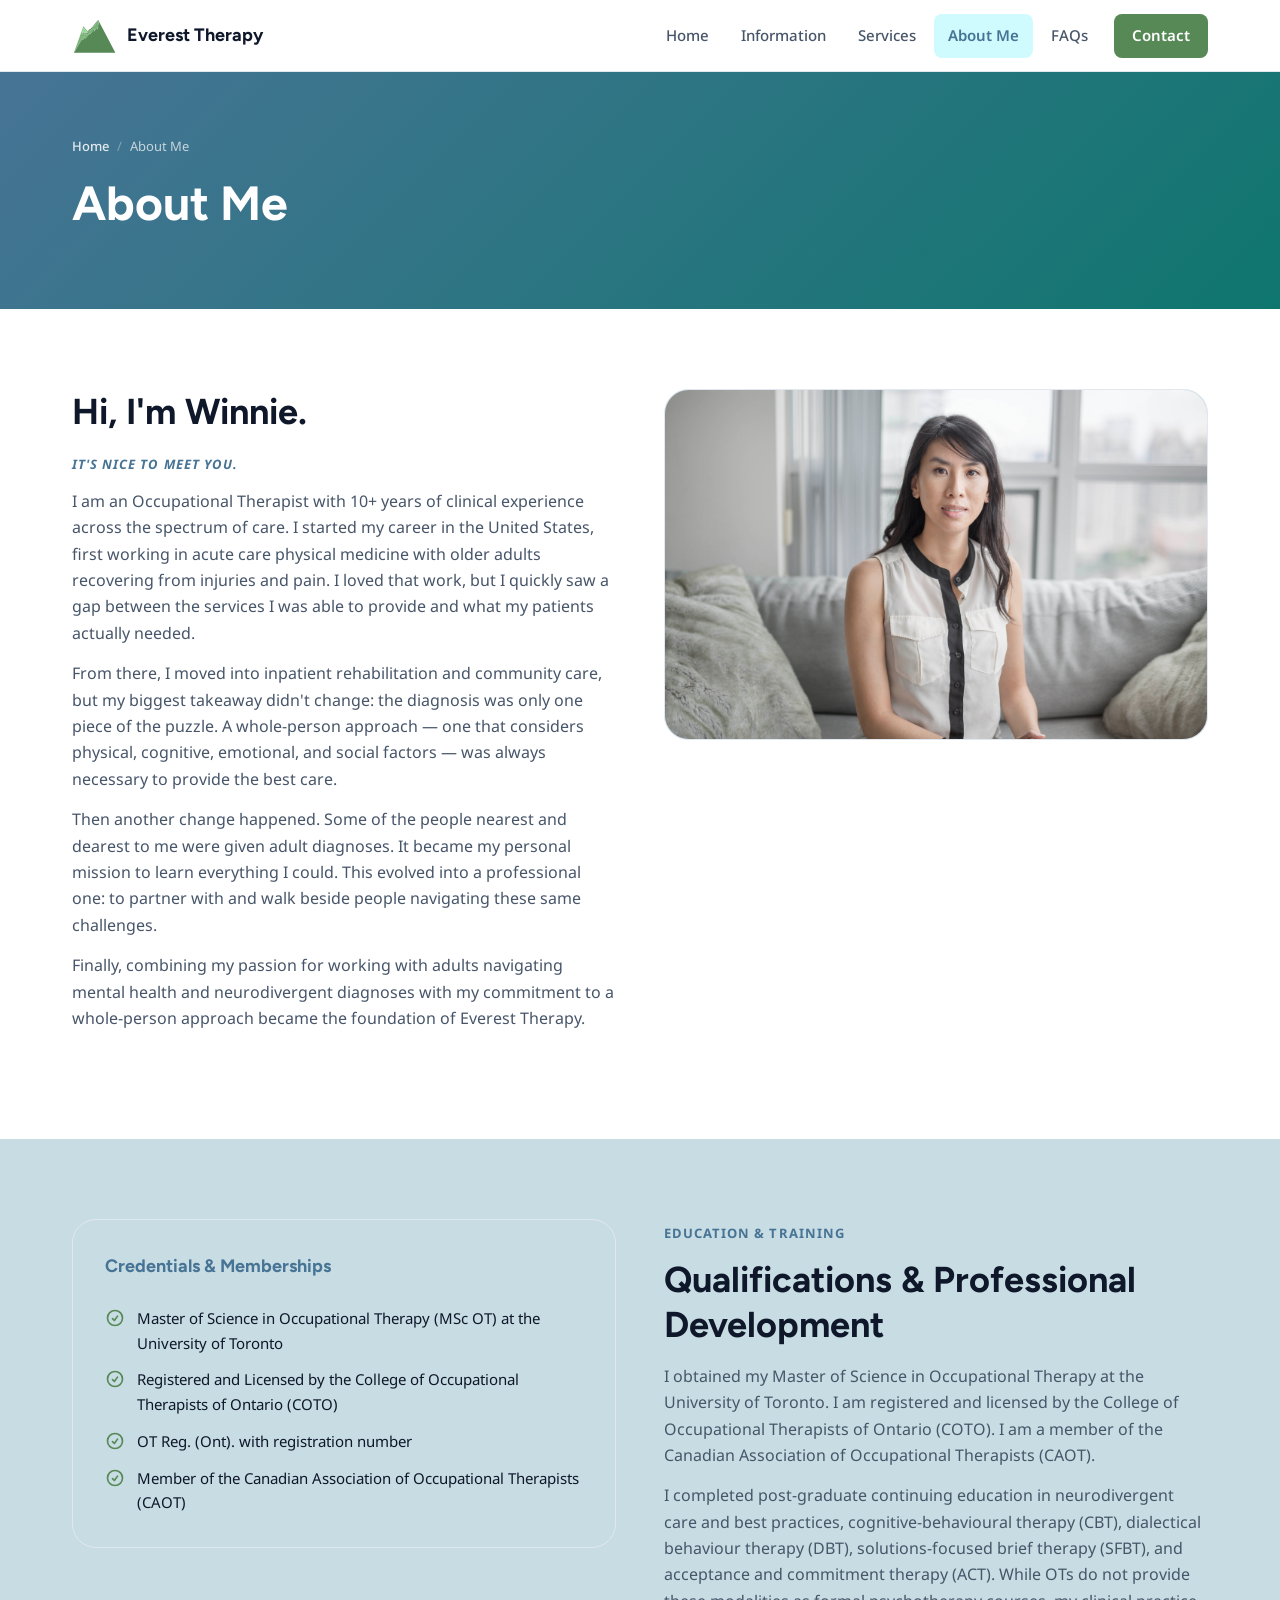
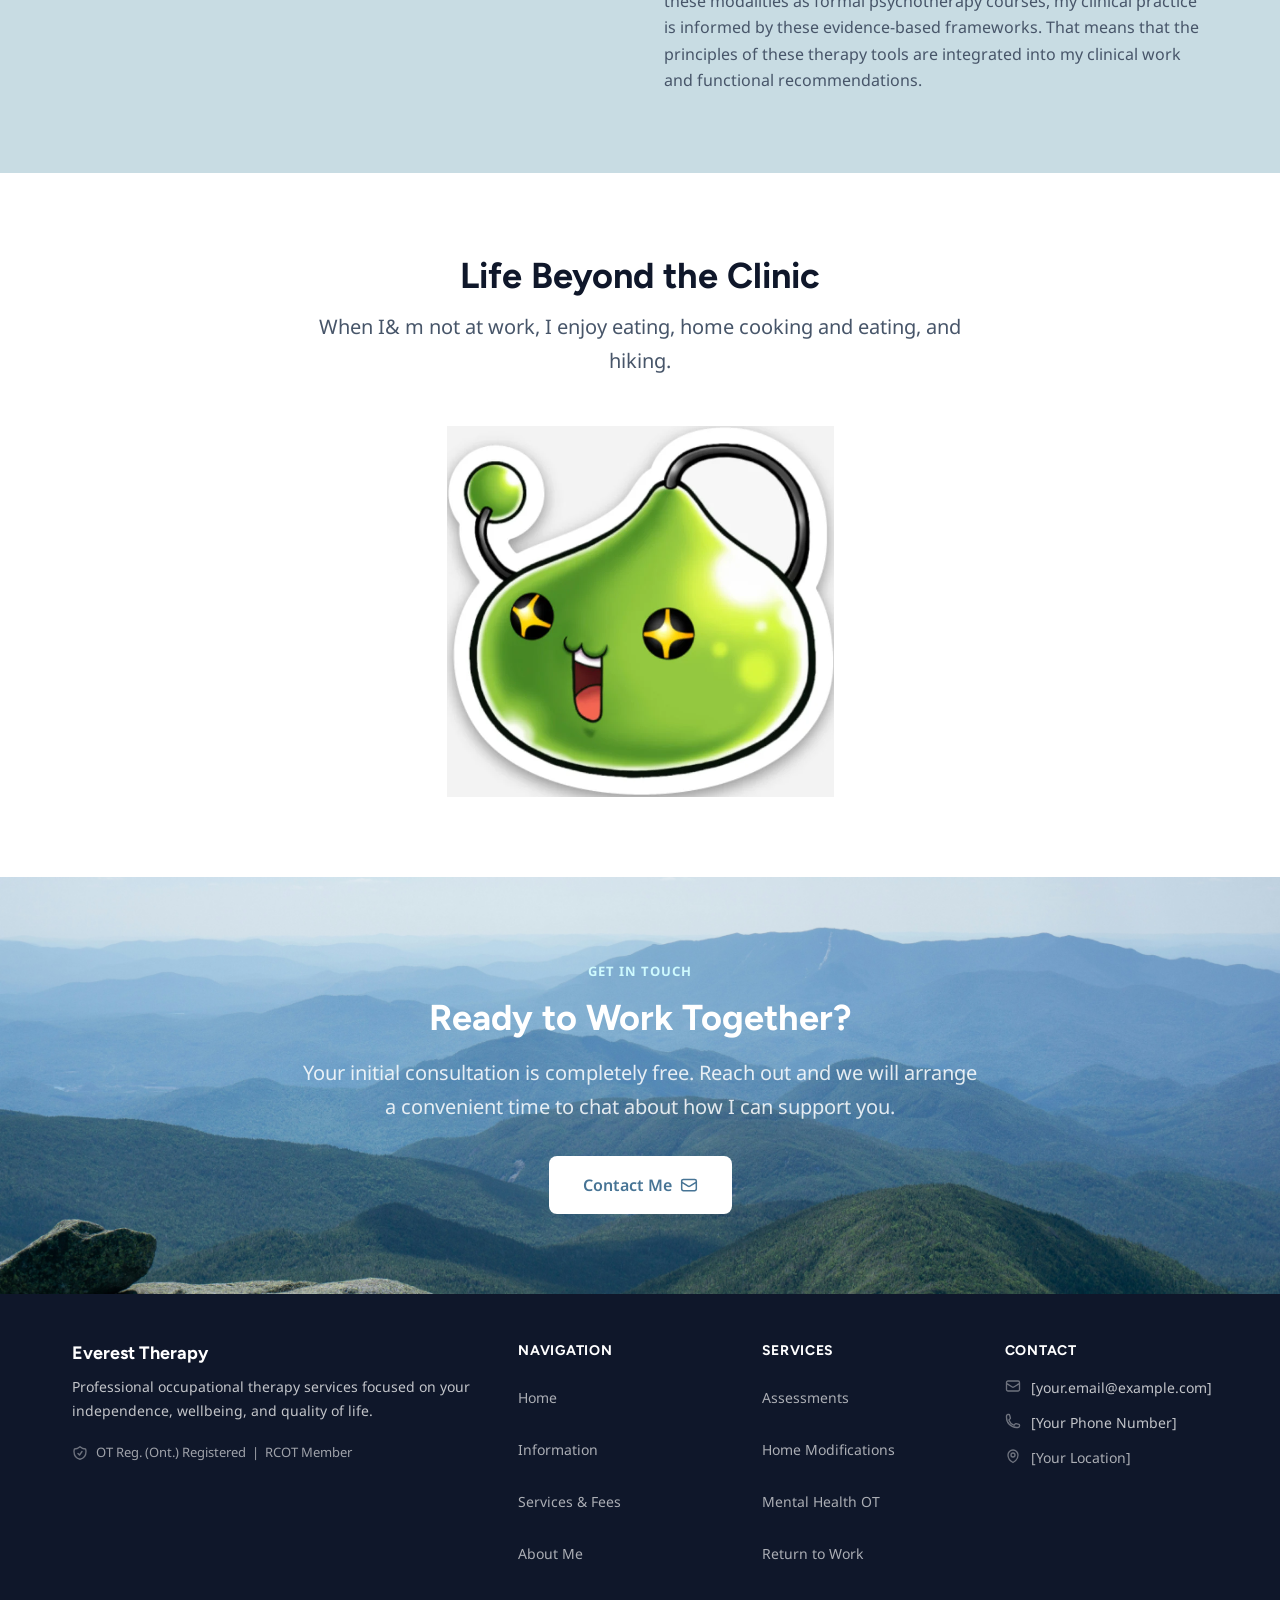
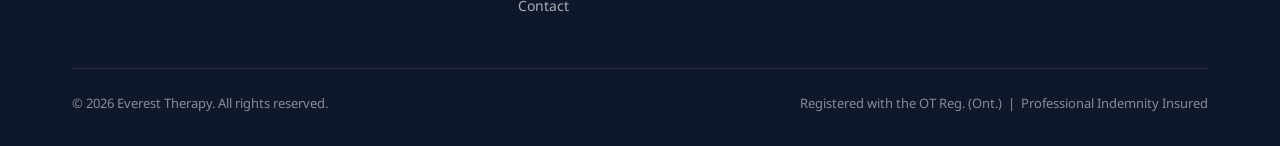
==== about/index.html @ 4b4ba0af "Winnie's requested layout changes" ====
<!DOCTYPE html>
<html lang="en">
<head>
  <meta charset="UTF-8">
  <meta name="viewport" content="width=device-width, initial-scale=1.0">
  <meta name="description" content="Meet [Your Name], OT Reg. (Ont.) registered Occupational Therapist and founder of Everest Therapy. Learn about her background, training, and life outside of work.">
  <title>About Me — Everest Therapy</title>

  <link rel="preconnect" href="https://fonts.googleapis.com">
  <link rel="preconnect" href="https://fonts.gstatic.com" crossorigin>
  <link href="https://fonts.googleapis.com/css2?family=Figtree:wght@300;400;500;600;700&family=Noto+Sans:wght@300;400;500;700&display=swap" rel="stylesheet">
  <link rel="stylesheet" href="../css/styles.css">
</head>
<body class="page-wrapper">

  <a href="#main-content" class="skip-link">Skip to main content</a>

  <!-- —— Header ——————————————————————————————————— -->
  <header class="site-header" role="banner">
    <nav class="nav-container" aria-label="Main navigation">
      <a href="../" class="nav-logo" aria-label="Everest Therapy — Home">
        <img src="../images/logo.svg" alt="" aria-hidden="true" class="nav-logo-img" height="36">
        <span>Everest Therapy</span>
      </a>
      <button class="nav-toggle" id="nav-toggle"
              aria-expanded="false" aria-controls="nav-menu"
              aria-label="Toggle navigation menu">
        <span class="bar"></span>
        <span class="bar"></span>
        <span class="bar"></span>
      </button>
      <ul class="nav-menu" id="nav-menu" role="list">
        <li><a href="../"              class="nav-link">Home</a></li>
        <li><a href="../information/"  class="nav-link">Information</a></li>
        <li><a href="../services/"     class="nav-link">Services</a></li>
        <li><a href="./"               class="nav-link active">About Me</a></li>
        <li><a href="../faqs/"         class="nav-link">FAQs</a></li>
        <li><a href="../contact/"      class="nav-link nav-link--cta">Contact</a></li>
      </ul>
    </nav>
  </header>

  <!-- —— Main ———————————————————————————————————— -->
  <main id="main-content">

    <!-- Page Banner -->
    <section class="page-banner" aria-labelledby="page-heading">
      <div class="container">
        <nav aria-label="Breadcrumb">
          <ol class="breadcrumb" role="list">
            <li><a href="../">Home</a></li>
            <li class="breadcrumb-sep" aria-hidden="true">/</li>
            <li aria-current="page">About Me</li>
          </ol>
        </nav>
        <h1 id="page-heading">About Me</h1>
        
      </div>
    </section>

    <!-- About Me — Photo & Intro -->
    <section class="section section--white" aria-labelledby="about-intro-heading">
      <div class="container">
        <div class="info-block">
          <div class="info-block-content">
            
            <h2 id="about-intro-heading">Hi, I&#39;m Winnie. </h2>
            <span class="section-subtitle"><em>It&#39;s nice to meet you.</em></span>
            <p>I am an Occupational Therapist with 10+ years of clinical experience across the spectrum of care. I
              started my career in the United States, first working in acute care physical medicine with older adults
              recovering from injuries and pain. I loved that work, but I quickly saw a gap between the services I was
              able to provide and what my patients actually needed.</p>
            <p>From there, I moved into inpatient rehabilitation and community care, but my biggest takeaway didn&#39;t
              change: the diagnosis was only one piece of the puzzle. A whole-person approach — one that considers
              physical, cognitive, emotional, and social factors — was always necessary to provide the best care.</p>
            <p>Then another change happened. Some of the people nearest and dearest to me were given adult
              diagnoses. It became my personal mission to learn everything I could. This evolved into a professional
              one: to partner with and walk beside people navigating these same challenges.</p>
            <p>Finally, combining my passion for working with adults navigating mental health and neurodivergent
              diagnoses with my commitment to a whole-person approach became the foundation of Everest
              Therapy.</p>

            <div style="display:flex;flex-wrap:wrap;gap:.875rem;margin-top:1.75rem">
             
            </div>
          </div>
          <div class="info-block-visual" style="padding:0;display:flex;justify-content:center;align-items:center">
            <img src="../images/portrait2.jpg"
                 alt="[Your Name], Occupational Therapist and founder of Everest Therapy"
                 style="width:100%;border-radius:var(--radius-2xl);object-fit:cover;display:block">
          </div>
        </div>
      </div>
    </section>

    <!-- Education & Training -->
    <section class="section section--alt" aria-labelledby="education-heading">
      <div class="container">
        <div class="info-block reverse">

          <div class="info-block-content">
            <span class="section-subtitle">Education &amp; Training</span>
            <h2 id="education-heading">Qualifications &amp; Professional Development</h2>
            <p>I obtained my Master of Science in Occupational Therapy at the University of Toronto. I am registered
              and licensed by the College of Occupational Therapists of Ontario (COTO). I am a member of the
              Canadian Association of Occupational Therapists (CAOT).</p>
            <p>I completed post-graduate continuing education in neurodivergent care and best practices, cognitive-behavioural therapy (CBT), dialectical behaviour therapy (DBT), solutions-focused brief therapy (SFBT),
              and acceptance and commitment therapy (ACT). While OTs do not provide these modalities as formal
              psychotherapy courses, my clinical practice is informed by these evidence-based frameworks. That
              means that the principles of these therapy tools are integrated into my clinical work and functional
              recommendations.</p>
          </div>

          <div class="info-block-visual">
            <p style="font-family:var(--font-heading);font-size:1.125rem;font-weight:700;color:var(--clr-primary-dark);margin-bottom:1.25rem">Credentials &amp; Memberships</p>
            <ul class="info-check-list" role="list">
              <li class="info-check-item">
                <svg xmlns="http://www.w3.org/2000/svg" width="20" height="20" fill="none" viewBox="0 0 24 24" stroke-width="2" stroke="currentColor" aria-hidden="true"><path stroke-linecap="round" stroke-linejoin="round" d="M9 12.75L11.25 15 15 9.75M21 12a9 9 0 11-18 0 9 9 0 0118 0z"/></svg>
                Master of Science in Occupational Therapy (MSc OT) at the University of Toronto
              </li>
              <li class="info-check-item">
                <svg xmlns="http://www.w3.org/2000/svg" width="20" height="20" fill="none" viewBox="0 0 24 24" stroke-width="2" stroke="currentColor" aria-hidden="true"><path stroke-linecap="round" stroke-linejoin="round" d="M9 12.75L11.25 15 15 9.75M21 12a9 9 0 11-18 0 9 9 0 0118 0z"/></svg>
              	Registered and Licensed by the College of Occupational Therapists of Ontario (COTO)
              </li>
              <li class="info-check-item">
                <svg xmlns="http://www.w3.org/2000/svg" width="20" height="20" fill="none" viewBox="0 0 24 24" stroke-width="2" stroke="currentColor" aria-hidden="true"><path stroke-linecap="round" stroke-linejoin="round" d="M9 12.75L11.25 15 15 9.75M21 12a9 9 0 11-18 0 9 9 0 0118 0z"/></svg>
              	OT Reg. (Ont). with registration number 
              </li>
              <li class="info-check-item">
                <svg xmlns="http://www.w3.org/2000/svg" width="20" height="20" fill="none" viewBox="0 0 24 24" stroke-width="2" stroke="currentColor" aria-hidden="true"><path stroke-linecap="round" stroke-linejoin="round" d="M9 12.75L11.25 15 15 9.75M21 12a9 9 0 11-18 0 9 9 0 0118 0z"/></svg>
              	Member of the Canadian Association of Occupational Therapists (CAOT)
              </li>
              
            </ul>
          </div>

        </div>
      </div>
    </section>

    <!-- Outside of Work -->
    <section class="section section--white" aria-labelledby="outside-work-heading">
      <div class="container">
        <header class="section-header text-center">
          <!-- <span class="section-subtitle">Outside of Work</span> -->
          <h2 id="outside-work-heading">Life Beyond the Clinic</h2>
          <p class="lead">When I&amp; m not at work, I enjoy eating, home cooking and eating, and hiking.</p>
        </header>
          <img style="margin-left: auto; margin-right: auto;"src="../images/slime.jpg" alt="" aria-hidden="true">
        
          

        <!-- <div class="card-grid">
          <article class="card">
            <div class="card-icon" aria-hidden="true">
              <svg xmlns="http://www.w3.org/2000/svg" width="26" height="26" fill="none" viewBox="0 0 24 24" stroke-width="2" stroke="currentColor"><path stroke-linecap="round" stroke-linejoin="round" d="M3.75 3.75v4.5m0-4.5h4.5m-4.5 0L9 9M3.75 20.25v-4.5m0 4.5h4.5m-4.5 0L9 15M20.25 3.75h-4.5m4.5 0v4.5m0-4.5L15 9m5.25 11.25h-4.5m4.5 0v-4.5m0 4.5L15 15"/></svg>
            </div>
            <h3>[Hobby or Interest #1]</h3>
            <p>[Describe this hobby in 1–2 sentences. For example: I love spending time outdoors — whether that is hiking local trails or finding a quiet spot by the water. Nature has always been my reset button.]</p>
          </article>

          <article class="card">
            <div class="card-icon" aria-hidden="true">
              <svg xmlns="http://www.w3.org/2000/svg" width="26" height="26" fill="none" viewBox="0 0 24 24" stroke-width="2" stroke="currentColor"><path stroke-linecap="round" stroke-linejoin="round" d="M12 6.042A8.967 8.967 0 006 3.75c-1.052 0-2.062.18-3 .512v14.25A8.987 8.987 0 016 18c2.305 0 4.408.867 6 2.292m0-14.25a8.966 8.966 0 016-2.292c1.052 0 2.062.18 3 .512v14.25A8.987 8.987 0 0018 18a8.967 8.967 0 00-6 2.292m0-14.25v14.25"/></svg>
            </div>
            <h3>[Hobby or Interest #2]</h3>
            <p>[Describe this hobby in 1–2 sentences. For example: I am an avid reader — particularly drawn to non-fiction, psychology, and the occasional good novel. Books have always been a way for me to keep learning and stay curious.]</p>
          </article>

          <article class="card">
            <div class="card-icon" aria-hidden="true">
              <svg xmlns="http://www.w3.org/2000/svg" width="26" height="26" fill="none" viewBox="0 0 24 24" stroke-width="2" stroke="currentColor"><path stroke-linecap="round" stroke-linejoin="round" d="M21 8.25c0-2.485-2.099-4.5-4.688-4.5-1.935 0-3.597 1.126-4.312 2.733-.715-1.607-2.377-2.733-4.313-2.733C5.1 3.75 3 5.765 3 8.25c0 7.22 9 12 9 12s9-4.78 9-12z"/></svg>
            </div>
            <h3>[Hobby or Interest #3]</h3>
            <p>[Describe this hobby in 1–2 sentences. For example: I find a lot of joy in cooking and trying new recipes — it is creative, grounding, and one of the best ways I know to unwind after a busy week.]</p>
          </article>
        </div> -->
      </div>
    </section>

    <!-- CTA -->
    <section class="section section--dark" aria-labelledby="about-cta-heading">
      <div class="container text-center">
        <span class="section-subtitle">Get in Touch</span>
        <h2 id="about-cta-heading">Ready to Work Together?</h2>
        <p class="lead" style="margin:1rem auto 2rem">Your initial consultation is completely free. Reach out and we will arrange a convenient time to chat about how I can support you.</p>
        <div style="display:flex;flex-wrap:wrap;gap:1rem;justify-content:center">
          <a href="../contact/" class="btn btn--primary btn--lg">
            Contact Me
            <svg xmlns="http://www.w3.org/2000/svg" width="18" height="18" fill="none" viewBox="0 0 24 24" stroke-width="2" stroke="currentColor" aria-hidden="true"><path stroke-linecap="round" stroke-linejoin="round" d="M21.75 6.75v10.5a2.25 2.25 0 01-2.25 2.25h-15a2.25 2.25 0 01-2.25-2.25V6.75m19.5 0A2.25 2.25 0 0019.5 4.5h-15a2.25 2.25 0 00-2.25 2.25m19.5 0v.243a2.25 2.25 0 01-1.07 1.916l-7.5 4.615a2.25 2.25 0 01-2.36 0L3.32 8.91a2.25 2.25 0 01-1.07-1.916V6.75"/></svg>
          </a>
        </div>
      </div>
    </section>

  </main>

  <!-- —— Footer ——————————————————————————————————— -->
  <footer class="site-footer" role="contentinfo">
    <div class="container">
      <div class="footer-grid">
        <div class="footer-brand-text">
          <h3>Everest Therapy</h3>
          <p>Professional occupational therapy services focused on your independence, wellbeing, and quality of life.</p>
          <div class="footer-reg">
            <svg xmlns="http://www.w3.org/2000/svg" width="16" height="16" fill="none" viewBox="0 0 24 24" stroke-width="2" stroke="currentColor" aria-hidden="true"><path stroke-linecap="round" stroke-linejoin="round" d="M9 12.75L11.25 15 15 9.75m-3-7.036A11.959 11.959 0 013.598 6 11.99 11.99 0 003 9.749c0 5.592 3.824 10.29 9 11.623 5.176-1.332 9-6.03 9-11.622 0-1.31-.21-2.571-.598-3.751h-.152c-3.196 0-6.1-1.248-8.25-3.285z"/></svg>
            <span>OT Reg. (Ont.) Registered &nbsp;|&nbsp; RCOT Member</span>
          </div>
        </div>

        <div class="footer-col">
          <h4>Navigation</h4>
          <ul class="footer-links" role="list">
            <li><a href="../">Home</a></li>
            <li><a href="../information/">Information</a></li>
            <li><a href="../services/">Services &amp; Fees</a></li>
            <li><a href="./">About Me</a></li>
            <li><a href="../contact/">Contact</a></li>
          </ul>
        </div>

        <div class="footer-col">
          <h4>Services</h4>
          <ul class="footer-links" role="list">
            <li><a href="../services/">Assessments</a></li>
            <li><a href="../services/">Home Modifications</a></li>
            <li><a href="../services/">Mental Health OT</a></li>
            <li><a href="../services/">Return to Work</a></li>
          </ul>
        </div>

        <div class="footer-col">
          <h4>Contact</h4>
          <div class="footer-contact-item">
            <svg xmlns="http://www.w3.org/2000/svg" width="16" height="16" fill="none" viewBox="0 0 24 24" stroke-width="2" stroke="currentColor" aria-hidden="true"><path stroke-linecap="round" stroke-linejoin="round" d="M21.75 6.75v10.5a2.25 2.25 0 01-2.25 2.25h-15a2.25 2.25 0 01-2.25-2.25V6.75m19.5 0A2.25 2.25 0 0019.5 4.5h-15a2.25 2.25 0 00-2.25 2.25m19.5 0v.243a2.25 2.25 0 01-1.07 1.916l-7.5 4.615a2.25 2.25 0 01-2.36 0L3.32 8.91a2.25 2.25 0 01-1.07-1.916V6.75"/></svg>
            <a href="mailto:[your.email@example.com]">[your.email@example.com]</a>
          </div>
          <div class="footer-contact-item">
            <svg xmlns="http://www.w3.org/2000/svg" width="16" height="16" fill="none" viewBox="0 0 24 24" stroke-width="2" stroke="currentColor" aria-hidden="true"><path stroke-linecap="round" stroke-linejoin="round" d="M2.25 6.75c0 8.284 6.716 15 15 15h2.25a2.25 2.25 0 002.25-2.25v-1.372c0-.516-.351-.966-.852-1.091l-4.423-1.106c-.44-.11-.902.055-1.173.417l-.97 1.293c-.282.376-.769.542-1.21.38a12.035 12.035 0 01-7.143-7.143c-.162-.441.004-.928.38-1.21l1.293-.97c.363-.271.527-.734.417-1.173L6.963 3.102a1.125 1.125 0 00-1.091-.852H4.5A2.25 2.25 0 002.25 4.5v2.25z"/></svg>
            <a href="tel:[YourPhoneNumber]">[Your Phone Number]</a>
          </div>
          <div class="footer-contact-item">
            <svg xmlns="http://www.w3.org/2000/svg" width="16" height="16" fill="none" viewBox="0 0 24 24" stroke-width="2" stroke="currentColor" aria-hidden="true"><path stroke-linecap="round" stroke-linejoin="round" d="M15 10.5a3 3 0 11-6 0 3 3 0 016 0z"/><path stroke-linecap="round" stroke-linejoin="round" d="M19.5 10.5c0 7.142-7.5 11.25-7.5 11.25S4.5 17.642 4.5 10.5a7.5 7.5 0 1115 0z"/></svg>
            <span>[Your Location]</span>
          </div>
        </div>
      </div>

      <div class="footer-bottom">
        <span>&copy; <span id="year"></span> Everest Therapy. All rights reserved.</span>
        <span>Registered with the OT Reg. (Ont.) &nbsp;|&nbsp; Professional Indemnity Insured</span>
      </div>
    </div>
  </footer>

  <button class="back-to-top" id="back-to-top" aria-label="Back to top of page">
    <svg xmlns="http://www.w3.org/2000/svg" width="20" height="20" fill="none" viewBox="0 0 24 24" stroke-width="2.5" stroke="currentColor" aria-hidden="true"><path stroke-linecap="round" stroke-linejoin="round" d="M4.5 10.5L12 3m0 0l7.5 7.5M12 3v18"/></svg>
  </button>

  <script>document.getElementById('year').textContent = new Date().getFullYear();</script>
  <script src="../js/main.js"></script>
</body>
</html>
---- css/styles.css ----
/* =============================================
   OT Practice — Main Stylesheet
   =============================================
   1.  Custom Properties
   2.  Reset & Base
   3.  Typography
   4.  Layout
   5.  Skip Link
   6.  Header & Navigation
   7.  Mobile Menu
   8.  Hero (Home)
   9.  Page Banner
   10. Sections
   11. Cards & Feature Grid
   12. Info Blocks
   13. Services & Fees
   14. Notices
   15. Forms
   16. Buttons
   17. Footer
   18. Back-to-Top
   19. Animations & Transitions
   20. Print
   ============================================= */

/* ─────────────────────────────────────────────
   1. Custom Properties
   ───────────────────────────────────────────── */
:root {
  /* Colour Palette */
  --clr-primary:        #0891b2; /* cyan-600  */
  --clr-primary-dark:   #477495; /* cyan-700  */
  --clr-primary-light:  #cffafe; /* cyan-100  */
  --clr-secondary:      #0f766e; /* teal-700  */
  --clr-secondary-dark: #115e59; /* teal-800  */
  --clr-cta:            #578956; /* emerald-600*/
  --clr-cta-dark:       #047857; /* emerald-700*/
  --clr-bg:             #f8fafc; /* slate-50  */
  --clr-bg-alt:         #C8DCE3; /* cyan-50   */
  --clr-white:          #ffffff;
  --clr-text:           #0f172a; /* slate-900 */
  --clr-text-muted:     #475569; /* slate-600 */
  --clr-border:         #e2e8f0; /* slate-200 */
  --clr-error:          #dc2626;
  --clr-success:        #059669;
  --clr-warning-bg:     #fefce8;
  --clr-warning-border: #fde047;

  /* Typography */
  --font-heading: 'Figtree', system-ui, sans-serif;
  --font-body:    'Noto Sans', system-ui, sans-serif;

  /* Sizing */
  --nav-height:  72px;
  --max-width:   1200px;
  --section-gap: 5rem;

  /* Shadows */
  --shadow-sm:  0 1px 2px 0 rgb(0 0 0 / .05);
  --shadow-md:  0 4px 6px -1px rgb(0 0 0 / .08), 0 2px 4px -2px rgb(0 0 0 / .06);
  --shadow-lg:  0 10px 15px -3px rgb(0 0 0 / .08), 0 4px 6px -4px rgb(0 0 0 / .05);

  /* Radii */
  --radius-sm:  .375rem;
  --radius-md:  .5rem;
  --radius-lg:  .75rem;
  --radius-xl:  1rem;
  --radius-2xl: 1.5rem;

  /* Transitions */
  --tr-fast:  150ms ease;
  --tr-base:  200ms ease;
  --tr-slow:  300ms ease;

  /* Z-index scale */
  --z-base:    1;
  --z-raised:  10;
  --z-overlay: 20;
  --z-modal:   30;
  --z-toast:   40;
  --z-nav:     50;
}

/* ─────────────────────────────────────────────
   2. Reset & Base
   ───────────────────────────────────────────── */
*, *::before, *::after {
  box-sizing: border-box;
  margin: 0;
  padding: 0;
}

html {
  scroll-behavior: smooth;
  -webkit-text-size-adjust: 100%;
}

@media (prefers-reduced-motion: reduce) {
  html { scroll-behavior: auto; }
  *, *::before, *::after {
    animation-duration: .01ms !important;
    animation-iteration-count: 1 !important;
    transition-duration: .01ms !important;
  }
}

body {
  font-family: var(--font-body);
  font-size: 1rem;
  line-height: 1.65;
  color: var(--clr-text);
  background-color: var(--clr-bg);
  -webkit-font-smoothing: antialiased;
}

img, video, svg {
  display: block;
  max-width: 100%;
}

a {
  color: var(--clr-primary-dark);
  text-decoration: underline;
  text-decoration-color: transparent;
  transition: color var(--tr-base), text-decoration-color var(--tr-base);
}
a:hover  { text-decoration-color: currentColor; }
a:focus-visible {
  outline: 3px solid var(--clr-primary);
  outline-offset: 2px;
  border-radius: var(--radius-sm);
}

ul, ol { list-style: none; }
button { font-family: inherit; cursor: pointer; border: none; background: none; }

/* ─────────────────────────────────────────────
   3. Typography
   ───────────────────────────────────────────── */
h1, h2, h3, h4, h5, h6 {
  font-family: var(--font-heading);
  color: var(--clr-text);
  line-height: 1.25;
  font-weight: 700;
}

h1 { font-size: clamp(2rem, 5vw, 3rem); }
h2 { font-size: clamp(1.5rem, 3.5vw, 2.25rem); }
h3 { font-size: clamp(1.125rem, 2.5vw, 1.375rem); }
h4 { font-size: 1.125rem; }

p { max-width: 68ch; }
p + p { margin-top: .875rem; }

.lead {
  font-size: clamp(1.0625rem, 2vw, 1.25rem);
  line-height: 1.7;
  color: var(--clr-text-muted);
  max-width: 62ch;
}

.text-center   { text-align: center; }
.text-center p { margin-left: auto; margin-right: auto; }

/* Visually hidden but available to screen readers */
.sr-only {
  position: absolute;
  width: 1px;
  height: 1px;
  padding: 0;
  margin: -1px;
  overflow: hidden;
  clip: rect(0,0,0,0);
  white-space: nowrap;
  border: 0;
}

/* ─────────────────────────────────────────────
   4. Layout
   ───────────────────────────────────────────── */
.container {
  width: 100%;
  max-width: var(--max-width);
  margin-inline: auto;
  padding-inline: 1rem;
}
@media (min-width: 640px)  { .container { padding-inline: 1.5rem; } }
@media (min-width: 1024px) { .container { padding-inline: 2rem;   } }

.page-wrapper {
  min-height: 100vh;
  display: flex;
  flex-direction: column;
}
main { flex: 1; }

/* ─────────────────────────────────────────────
   5. Skip Link
   ───────────────────────────────────────────── */
.skip-link {
  position: absolute;
  top: -100%;
  left: 1rem;
  z-index: calc(var(--z-nav) + 10);
  padding: .5rem 1rem;
  background: var(--clr-primary-dark);
  color: #fff;
  border-radius: 0 0 var(--radius-md) var(--radius-md);
  font-weight: 600;
  text-decoration: none;
  transition: top var(--tr-fast);
}
.skip-link:focus { top: 0; }

/* ─────────────────────────────────────────────
   6. Header & Navigation
   ───────────────────────────────────────────── */
.site-header {
  position: sticky;
  top: 0;
  z-index: var(--z-nav);
  background: var(--clr-white);
  border-bottom: 1px solid var(--clr-border);
  height: var(--nav-height);
  display: flex;
  align-items: center;
  transition: box-shadow var(--tr-base);
}
.site-header.scrolled { box-shadow: var(--shadow-md); }

.nav-container {
  width: 100%;
  max-width: var(--max-width);
  margin-inline: auto;
  padding-inline: 1rem;
  display: flex;
  align-items: center;
  justify-content: space-between;
  gap: 1rem;
}
@media (min-width: 640px)  { .nav-container { padding-inline: 1.5rem; } }
@media (min-width: 1024px) { .nav-container { padding-inline: 2rem;   } }

.nav-logo {
  display: flex;
  align-items: center;
  gap: .625rem;
  text-decoration: none;
  color: var(--clr-text);
  font-family: var(--font-heading);
  font-weight: 700;
  font-size: 1.125rem;
  flex-shrink: 0;
}
.nav-logo:hover { color: var(--clr-primary-dark); text-decoration-color: transparent; }
.nav-logo:focus-visible { outline-offset: 4px; }

.nav-logo-icon {
  width: 36px;
  height: 36px;
  background: var(--clr-primary-dark);
  border-radius: var(--radius-md);
  display: flex;
  align-items: center;
  justify-content: center;
  flex-shrink: 0;
}
.nav-logo-icon svg { color: #fff; }

.nav-logo-img {
  height: 36px;
  width: auto;
  display: block;
  flex-shrink: 0;
}

.nav-menu {
  display: flex;
  align-items: center;
  gap: .25rem;
}

.nav-link {
  display: inline-flex;
  align-items: center;
  padding: .5rem .875rem;
  border-radius: var(--radius-md);
  font-weight: 500;
  font-size: .9375rem;
  color: var(--clr-text-muted);
  text-decoration: none;
  transition: color var(--tr-base), background-color var(--tr-base);
  white-space: nowrap;
  min-height: 44px;
}
.nav-link:hover    { color: var(--clr-primary-dark); background-color: var(--clr-bg-alt); }
.nav-link:focus-visible { outline: 3px solid var(--clr-primary); outline-offset: 2px; }
.nav-link.active   { color: var(--clr-primary-dark); background-color: var(--clr-primary-light); font-weight: 600; }

.nav-link--cta {
  background-color: var(--clr-cta);
  color: var(--clr-white) !important;
  font-weight: 600;
  padding-inline: 1.125rem;
  margin-left: .5rem;
}
.nav-link--cta:hover    { background-color: var(--clr-cta-dark); }
.nav-link--cta.active   { background-color: var(--clr-cta-dark); }

/* ─────────────────────────────────────────────
   7. Mobile Menu
   ───────────────────────────────────────────── */
.nav-toggle {
  display: none;
  flex-direction: column;
  justify-content: space-between;
  width: 44px;
  height: 44px;
  padding: .625rem;
  border-radius: var(--radius-md);
  transition: background-color var(--tr-base);
  cursor: pointer;
}
.nav-toggle:hover        { background-color: var(--clr-bg); }
.nav-toggle:focus-visible { outline: 3px solid var(--clr-primary); outline-offset: 2px; }
.nav-toggle .bar {
  display: block;
  width: 100%;
  height: 2px;
  background-color: var(--clr-text);
  border-radius: 2px;
  transition: transform var(--tr-slow), opacity var(--tr-slow);
}

/* open state */
.nav-toggle[aria-expanded="true"] .bar:nth-child(1) { transform: translateY(7px) rotate(45deg); }
.nav-toggle[aria-expanded="true"] .bar:nth-child(2) { opacity: 0; transform: scaleX(0); }
.nav-toggle[aria-expanded="true"] .bar:nth-child(3) { transform: translateY(-7px) rotate(-45deg); }

@media (max-width: 767px) {
  .nav-toggle { display: flex; }

  .nav-menu {
    position: fixed;
    inset: var(--nav-height) 0 0 0;
    flex-direction: column;
    align-items: stretch;
    background: var(--clr-white);
    padding: 1.5rem 1rem 2rem;
    gap: .375rem;
    border-top: 1px solid var(--clr-border);
    overflow-y: auto;
    transform: translateX(100%);
    transition: transform var(--tr-slow);
    z-index: var(--z-overlay);
  }
  .nav-menu.is-open { transform: translateX(0); }

  .nav-link { font-size: 1rem; padding: .75rem 1rem; justify-content: flex-start; }
  .nav-link--cta { margin-left: 0; margin-top: .5rem; justify-content: center; }
}

/* ─────────────────────────────────────────────
   8. Hero Section (Home Page)
   ───────────────────────────────────────────── */
.hero {
  background: linear-gradient(135deg, var(--clr-primary-dark) 0%, var(--clr-secondary) 100%);
  background-image: url('../images/header.jpg'), linear-gradient(135deg, var(--clr-primary-dark) 0%, var(--clr-secondary) 100%);
  background-size: cover;
  background-position: center;
  background-repeat: no-repeat;
  background-attachment: scroll;
  color: var(--clr-white);
  display: flex;
  align-items: center;
  padding-block: clamp(4rem, 10vw, 7rem);
  position: relative;
  overflow: hidden;
}
.hero::before {
  content: '';
  position: absolute;
  inset: 0;
  background:
    radial-gradient(ellipse 80% 60% at 70% 50%, rgba(255,255,255,.07) 0%, transparent 70%);
  pointer-events: none;
}

.hero-inner {
  position: relative;
  z-index: 1;
  /* display: grid;
  grid-template-columns: 1fr; */
  gap: 2.5rem;
  align-items: center;
}
@media (min-width: 768px) {
  .hero-inner { grid-template-columns: 1fr 1fr; gap: 3rem; }
}

.hero-badge {
  display: inline-flex;
  align-items: center;
  gap: .5rem;
  background: rgba(255,255,255,.15);
  border: 1px solid rgba(255,255,255,.25);
  border-radius: 2rem;
  padding: .375rem .875rem;
  font-size: .8125rem;
  font-weight: 600;
  letter-spacing: .03em;
  text-transform: uppercase;
  margin-bottom: 1.25rem;
  width: fit-content;
}

.hero-content h1 {
  color: var(--clr-white);
  margin-bottom: 1.25rem;
}

.hero-content .lead {
  color: rgba(255,255,255,.85);
  margin-bottom: 2rem;
}

.hero-actions {
  display: flex;
  flex-wrap: wrap;
  gap: .875rem;
}

.hero-visual {
  display: flex;
  justify-content: center;
}
@media (max-width: 767px) { .hero-visual { display: none; } }

.hero-card {
  background: rgba(255,255,255,.12);
  backdrop-filter: blur(8px);
  border: 1px solid rgba(255,255,255,.2);
  border-radius: var(--radius-2xl);
  padding: 2rem;
  max-width: 320px;
  width: 100%;
}
.hero-card-item {
  display: flex;
  align-items: flex-start;
  gap: 1rem;
  padding: .875rem 0;
  border-bottom: 1px solid rgba(255,255,255,.12);
}
.hero-card-item:last-child { border-bottom: none; }
.hero-card-item svg { color: var(--clr-primary-light); flex-shrink: 0; margin-top: .125rem; }
.hero-card-item-text strong { display: block; color: #fff; font-size: .9375rem; margin-bottom: .125rem; }
.hero-card-item-text span   { font-size: .8125rem; color: rgba(255,255,255,.75); }

.hero-trust {
  margin-top: 2.5rem;
  display: flex;
  align-items: center;
  gap: 1.5rem;
  flex-wrap: wrap;
}
.trust-item {
  display: flex;
  align-items: center;
  gap: .5rem;
  font-size: .8125rem;
  color: rgba(255,255,255,.8);
  font-weight: 500;
}
.trust-item svg { color: var(--clr-primary-light); }

/* ─────────────────────────────────────────────
   9. Page Banner (Inner Pages)
   ───────────────────────────────────────────── */
.page-banner {
  background: linear-gradient(135deg, var(--clr-primary-dark) 0%, var(--clr-secondary) 100%);
  color: var(--clr-white);
  padding-block: clamp(2.5rem, 6vw, 4rem);
}
.page-banner h1 { color: var(--clr-white); margin-bottom: .75rem; }
.page-banner .lead { color: rgba(255,255,255,.85); margin-bottom: 0; }

.breadcrumb {
  display: flex;
  align-items: center;
  gap: .5rem;
  font-size: .8125rem;
  color: rgba(255,255,255,.7);
  margin-bottom: 1rem;
}
.breadcrumb a { color: rgba(255,255,255,.85); font-weight: 500; text-decoration: none; }
.breadcrumb a:hover { color: #fff; }
.breadcrumb-sep { opacity: .5; }

/* ─────────────────────────────────────────────
   10. Sections
   ───────────────────────────────────────────── */
.section {
  padding-block: var(--section-gap);
}
.section--alt {
  background-color: var(--clr-bg-alt);
}
.section--white {
  background-color: var(--clr-white);
}
.section--dark {
  background: linear-gradient(135deg, var(--clr-primary-dark) 0%, var(--clr-secondary) 100%);
  background-image: url('../images/footer.jpg'), linear-gradient(135deg, var(--clr-primary-dark) 0%, var(--clr-secondary) 100%);
  background-size: cover;
  background-position: center;
  background-repeat: no-repeat;
  color: #fff;
}
.section--dark h2 { color: #fff; }
.section--dark p, .section--dark .lead { color: rgba(255,255,255,.85); }

.section-header {
  margin-bottom: 3rem;
}
.section-header.text-center { text-align: center; }
.section-subtitle {
  display: inline-block;
  font-size: .8125rem;
  font-weight: 700;
  letter-spacing: .08em;
  text-transform: uppercase;
  color: var(--clr-primary-dark);
  margin-bottom: .75rem;
}
.section--dark .section-subtitle { color: var(--clr-primary-light); }
.section-header h2 { margin-bottom: .75rem; }

/* ─────────────────────────────────────────────
   11. Cards & Feature Grid
   ───────────────────────────────────────────── */
.card-grid {
  display: grid;
  grid-template-columns: repeat(auto-fit, minmax(min(100%, 280px), 1fr));
  gap: 1.5rem;
}
.card-grid--2 { grid-template-columns: repeat(auto-fit, minmax(min(100%, 460px), 1fr)); }
.card-grid--4 { grid-template-columns: repeat(4, 1fr); }

.card {
  background: var(--clr-white);
  border: 1px solid var(--clr-border);
  border-radius: var(--radius-xl);
  padding: 1.75rem;
  transition: box-shadow var(--tr-base), border-color var(--tr-base), transform var(--tr-base);
  cursor: default;
}
.card:hover {
  box-shadow: var(--shadow-lg);
  border-color: var(--clr-primary-light);
  transform: translateY(-2px);
}

.card-icon {
  width: 52px;
  height: 52px;
  background: var(--clr-bg-alt);
  border-radius: var(--radius-lg);
  display: flex;
  align-items: center;
  justify-content: center;
  margin-bottom: 1.25rem;
  color: var(--clr-primary-dark);
  flex-shrink: 0;
}

.card h3 { margin-bottom: .625rem; font-size: 1.125rem; }
.card p   { color: var(--clr-text-muted); line-height: 1.65; font-size: .9375rem; margin: 0; }

/* ─────────────────────────────────────────────
   12. Info Blocks (split content)
   ───────────────────────────────────────────── */
.info-block {
  display: grid;
  grid-template-columns: 1fr;
  gap: 3rem;
  align-items: start;
}
@media (min-width: 768px) {
  .info-block { grid-template-columns: 1fr 1fr; }
  .info-block.reverse > :first-child { order: 2; }
}
.info-block--single { grid-template-columns: 1fr !important; }

.info-block-content h2 { margin-bottom: 1rem; }
.info-block-content p  { color: var(--clr-text-muted); }
.info-block-content p + p { margin-top: .875rem; }

.info-check-list {
  margin-top: 1.5rem;
  display: flex;
  flex-direction: column;
  gap: .75rem;
}
.info-check-list--2col {
  display: grid;
  grid-template-columns: repeat(2, 1fr);
  gap: .75rem;
  margin-top: 0;
}
.info-check-item {
  display: flex;
  align-items: flex-start;
  gap: .75rem;
  font-size: .9375rem;
  color: var(--clr-text);
}
.info-check-item svg {
  width: 20px;
  height: 20px;
  color: var(--clr-cta);
  flex-shrink: 0;
  margin-top: .125rem;
}

.info-block-visual {
  background: var(--clr-bg-alt);
  border-radius: var(--radius-2xl);
  padding: 2rem;
  border: 1px solid var(--clr-border);
}

.stat-grid {
  display: grid;
  grid-template-columns: 1fr 1fr;
  gap: 1.25rem;
}
.stat-item {
  background: var(--clr-white);
  border-radius: var(--radius-lg);
  padding: 1.25rem;
  text-align: center;
  border: 1px solid var(--clr-border);
}
.stat-value {
  font-family: var(--font-heading);
  font-size: 1.75rem;
  font-weight: 700;
  color: var(--clr-primary-dark);
  line-height: 1;
  margin-bottom: .375rem;
}
.stat-label {
  font-size: .8125rem;
  color: var(--clr-text-muted);
  line-height: 1.4;
}

/* ─────────────────────────────────────────────
   13. Services & Fees
   ───────────────────────────────────────────── */
.service-card {
  background: var(--clr-white);
  border: 1px solid var(--clr-border);
  border-radius: var(--radius-xl);
  overflow: hidden;
  transition: box-shadow var(--tr-base), border-color var(--tr-base);
}
.service-card:hover {
  box-shadow: var(--shadow-lg);
  border-color: var(--clr-primary-light);
}

.service-card-header {
  padding: 1.5rem 1.75rem 1.25rem;
  display: flex;
  align-items: flex-start;
  gap: 1rem;
  border-bottom: 1px solid var(--clr-border);
}
.service-card-icon {
  width: 48px;
  height: 48px;
  background: var(--clr-bg-alt);
  border-radius: var(--radius-lg);
  display: flex;
  align-items: center;
  justify-content: center;
  color: var(--clr-primary-dark);
  flex-shrink: 0;
}
.service-card-header h3 { font-size: 1.125rem; color: var(--clr-text); }
.service-card-header p  { font-size: .8125rem; color: var(--clr-text-muted); margin: .25rem 0 0; }

.service-card-body {
  padding: 1.5rem 1.75rem;
}
.service-card-body p { font-size: .9375rem; color: var(--clr-text-muted); line-height: 1.7; margin: 0; }

.service-card-footer {
  padding: 1rem 1.75rem;
  border-top: 1px solid var(--clr-border);
  display: flex;
  align-items: baseline;
  justify-content: flex-end;
  gap: .375rem;
}
.service-card-footer .price { font-size: 1.25rem; font-weight: 700; color: var(--clr-primary-dark); }
.service-card-footer .price-label { font-size: .8125rem; color: var(--clr-text-muted); }

.service-tag {
  display: inline-block;
  padding: .25rem .75rem;
  border-radius: 2rem;
  font-size: .75rem;
  font-weight: 600;
  background: var(--clr-primary-light);
  color: var(--clr-primary-dark);
  margin-top: 1rem;
}

/* Fees table */
.fees-table-wrap {
  overflow-x: auto;
  border-radius: var(--radius-xl);
  border: 1px solid var(--clr-border);
  box-shadow: var(--shadow-sm);
}

.fees-table {
  width: 100%;
  border-collapse: collapse;
  background: var(--clr-white);
  font-size: .9375rem;
}
.fees-table th {
  background: var(--clr-primary-dark);
  color: #fff;
  font-family: var(--font-heading);
  font-weight: 600;
  text-align: left;
  padding: 1rem 1.25rem;
  white-space: nowrap;
}
.fees-table th:first-child { border-radius: var(--radius-lg) 0 0 0; }
.fees-table th:last-child  { border-radius: 0 var(--radius-lg) 0 0; }
.fees-table td {
  padding: .9375rem 1.25rem;
  border-bottom: 1px solid var(--clr-border);
  vertical-align: top;
  line-height: 1.55;
}
.fees-table tr:last-child td { border-bottom: none; }
.fees-table tr:nth-child(even) td { background: var(--clr-bg); }
.fees-table td.fee-amount {
  font-weight: 700;
  color: var(--clr-primary-dark);
  white-space: nowrap;
}
.fee-free {
  font-weight: 700;
  color: var(--clr-cta);
}

/* ─────────────────────────────────────────────
   14. Notices
   ───────────────────────────────────────────── */
.notice {
  border-radius: var(--radius-xl);
  padding: 1.25rem 1.5rem;
  display: flex;
  align-items: flex-start;
  gap: 1rem;
  border: 1px solid;
}
.notice--info {
  background: var(--clr-bg-alt);
  border-color: var(--clr-primary-light);
  color: var(--clr-primary-dark);
}
.notice--info svg { color: var(--clr-primary-dark); flex-shrink: 0; margin-top: .125rem; }
.notice--info .notice-text { color: var(--clr-text); }
.notice--info .notice-text strong { color: var(--clr-primary-dark); }

.notice--success {
  background: #f0fdf4;
  border-color: #86efac;
  color: var(--clr-cta-dark);
}
.notice--success svg { color: var(--clr-cta); flex-shrink: 0; margin-top: .125rem; }
.notice--success .notice-text { color: #166534; }

.notice--warning {
  background: var(--clr-warning-bg);
  border-color: var(--clr-warning-border);
}
.notice--warning svg { color: #ca8a04; flex-shrink: 0; margin-top: .125rem; }
.notice--warning .notice-text { color: #854d0e; }

.notice-text strong { display: block; margin-bottom: .25rem; }

/* ─────────────────────────────────────────────
   15. Forms
   ───────────────────────────────────────────── */
.form-grid {
  display: grid;
  grid-template-columns: 1fr;
  gap: 1.25rem;
}
@media (min-width: 640px) {
  .form-grid--2 { grid-template-columns: 1fr 1fr; }
}
.form-grid .field--full { grid-column: 1 / -1; }

.field { display: flex; flex-direction: column; gap: .375rem; }

.field label {
  font-size: .875rem;
  font-weight: 600;
  color: var(--clr-text);
}
.field .optional {
  font-weight: 400;
  color: var(--clr-text-muted);
}
.field .field-hint {
  font-size: .8125rem;
  color: var(--clr-text-muted);
}

.field input,
.field textarea,
.field select {
  width: 100%;
  padding: .75rem 1rem;
  border: 1.5px solid var(--clr-border);
  border-radius: var(--radius-md);
  font-family: var(--font-body);
  font-size: 1rem;
  color: var(--clr-text);
  background: var(--clr-white);
  transition: border-color var(--tr-base), box-shadow var(--tr-base);
  line-height: 1.5;
  min-height: 44px;
}
.field input::placeholder,
.field textarea::placeholder { color: #94a3b8; }

.field input:hover,
.field textarea:hover,
.field select:hover  { border-color: var(--clr-primary); }

.field input:focus,
.field textarea:focus,
.field select:focus {
  outline: none;
  border-color: var(--clr-primary);
  box-shadow: 0 0 0 3px rgba(8, 145, 178, .15);
}

.field input.error,
.field textarea.error { border-color: var(--clr-error); }
.field .error-msg {
  font-size: .8125rem;
  color: var(--clr-error);
  font-weight: 500;
}

.field textarea { min-height: 140px; resize: vertical; }

/* Radio group */
.radio-group {
  display: flex;
  flex-wrap: wrap;
  gap: .75rem;
  padding-top: .25rem;
}
.radio-label {
  display: flex;
  align-items: center;
  gap: .5rem;
  font-size: .9375rem;
  cursor: pointer;
}
.radio-label input[type="radio"] {
  width: 20px;
  height: 20px;
  min-height: unset;
  accent-color: var(--clr-primary-dark);
  cursor: pointer;
}

/* Form card */
.form-card {
  background: var(--clr-white);
  border: 1px solid var(--clr-border);
  border-radius: var(--radius-2xl);
  padding: clamp(1.5rem, 4vw, 2.5rem);
  box-shadow: var(--shadow-md);
}

/* Success / error state */
#form-success {
  display: none;
  text-align: center;
  padding: 3rem 2rem;
}
#form-success svg { color: var(--clr-cta); margin: 0 auto 1rem; }

/* ─────────────────────────────────────────────
   16. Buttons
   ───────────────────────────────────────────── */
.btn {
  display: inline-flex;
  align-items: center;
  justify-content: center;
  gap: .5rem;
  padding: .75rem 1.5rem;
  border-radius: var(--radius-md);
  font-family: var(--font-body);
  font-size: .9375rem;
  font-weight: 600;
  text-decoration: none;
  cursor: pointer;
  border: 2px solid transparent;
  transition: background-color var(--tr-base), color var(--tr-base),
              border-color var(--tr-base), box-shadow var(--tr-base);
  min-height: 44px;
  white-space: nowrap;
}
.btn:focus-visible {
  outline: 3px solid var(--clr-primary);
  outline-offset: 2px;
}

.btn--primary {
  background-color: var(--clr-white);
  color: var(--clr-primary-dark);
}
.btn--primary:hover { background-color: var(--clr-primary-light); }

.btn--secondary {
  background-color: transparent;
  color: var(--clr-white);
  border-color: rgba(255,255,255,.5);
}
.btn--secondary:hover { background-color: rgba(255,255,255,.1); border-color: #fff; }

.btn--cta {
  background-color: var(--clr-cta);
  color: var(--clr-white);
}
.btn--cta:hover { background-color: var(--clr-cta-dark); box-shadow: var(--shadow-md); }

.btn--outline {
  background-color: transparent;
  color: var(--clr-primary-dark);
  border-color: var(--clr-primary-dark);
}
.btn--outline:hover { background-color: var(--clr-bg-alt); }

.btn--lg { padding: .875rem 2rem; font-size: 1rem; }

.btn:disabled, .btn.loading {
  opacity: .7;
  cursor: not-allowed;
  pointer-events: none;
}
.btn .spinner {
  width: 16px;
  height: 16px;
  border: 2px solid currentColor;
  border-top-color: transparent;
  border-radius: 50%;
  animation: spin .7s linear infinite;
}

/* ─────────────────────────────────────────────
   17. Footer
   ───────────────────────────────────────────── */
.site-footer {
  background: var(--clr-text);
  color: rgba(255,255,255,.75);
  padding-block: 3rem 2rem;
  margin-top: auto;
}

.footer-grid {
  display: grid;
  grid-template-columns: 1fr;
  gap: 2.5rem;
  margin-bottom: 2.5rem;
}
@media (min-width: 640px) {
  .footer-grid { grid-template-columns: repeat(2, 1fr); }
}
@media (min-width: 1024px) {
  .footer-grid { grid-template-columns: 2fr 1fr 1fr 1fr; }
}

.footer-brand-text h3 {
  color: var(--clr-white);
  font-size: 1.125rem;
  margin-bottom: .625rem;
}
.footer-brand-text p { font-size: .875rem; line-height: 1.7; margin: 0; }

.footer-reg {
  display: flex;
  align-items: center;
  gap: .5rem;
  margin-top: 1.25rem;
  font-size: .8125rem;
  color: rgba(255,255,255,.6);
}
.footer-reg svg { color: rgba(255,255,255,.4); }

.footer-col h4 {
  color: var(--clr-white);
  font-size: .875rem;
  font-weight: 700;
  margin-bottom: 1rem;
  text-transform: uppercase;
  letter-spacing: .05em;
}
.footer-links { display: flex; flex-direction: column; gap: .5rem; }
.footer-links a {
  font-size: .875rem;
  color: rgba(255,255,255,.65);
  text-decoration: none;
  transition: color var(--tr-base);
  padding: .25rem 0;
  min-height: 44px;
  display: flex;
  align-items: center;
  gap: .375rem;
}
.footer-links a:hover { color: var(--clr-white); }
.footer-links a:focus-visible { outline: 2px solid var(--clr-primary); border-radius: var(--radius-sm); }

.footer-contact-item {
  display: flex;
  align-items: flex-start;
  gap: .625rem;
  font-size: .875rem;
  color: rgba(255,255,255,.65);
  margin-bottom: .75rem;
}
.footer-contact-item svg { color: rgba(255,255,255,.4); flex-shrink: 0; margin-top: 2px; }
.footer-contact-item a {
  color: rgba(255,255,255,.75);
  text-decoration: none;
  transition: color var(--tr-base);
}
.footer-contact-item a:hover { color: #fff; }

.footer-bottom {
  border-top: 1px solid rgba(255,255,255,.1);
  padding-top: 1.5rem;
  display: flex;
  flex-wrap: wrap;
  gap: 1rem;
  justify-content: space-between;
  align-items: center;
  font-size: .8125rem;
  color: rgba(255,255,255,.5);
}

/* ─────────────────────────────────────────────
   18. Back-to-Top
   ───────────────────────────────────────────── */
.back-to-top {
  position: fixed;
  bottom: 1.5rem;
  right: 1.5rem;
  z-index: var(--z-raised);
  width: 44px;
  height: 44px;
  border-radius: var(--radius-lg);
  background: var(--clr-primary-dark);
  color: #fff;
  display: flex;
  align-items: center;
  justify-content: center;
  box-shadow: var(--shadow-md);
  opacity: 0;
  pointer-events: none;
  transform: translateY(8px);
  transition: opacity var(--tr-base), transform var(--tr-base);
  cursor: pointer;
  border: none;
}
.back-to-top.visible {
  opacity: 1;
  pointer-events: auto;
  transform: translateY(0);
}
.back-to-top:hover { background: var(--clr-secondary); }
.back-to-top:focus-visible { outline: 3px solid var(--clr-primary); outline-offset: 2px; }

/* ─────────────────────────────────────────────
   19. Animations & Transitions
   ───────────────────────────────────────────── */
@keyframes spin    { to { transform: rotate(360deg); } }
@keyframes fadeIn  { from { opacity: 0; transform: translateY(12px); } to { opacity: 1; transform: none; } }

.fade-in {
  animation: fadeIn .4s ease forwards;
}

/* ─────────────────────────────────────────────
   20. Print
   ───────────────────────────────────────────── */
@media print {
  .site-header, .site-footer, .back-to-top, .hero-visual, .btn { display: none !important; }
  body  { background: #fff; color: #000; }
  .hero { background: transparent; color: #000; padding-block: 1rem; }
  .hero h1 { color: #000; }
  a[href]::after { content: ' (' attr(href) ')'; font-size: .8em; }
}
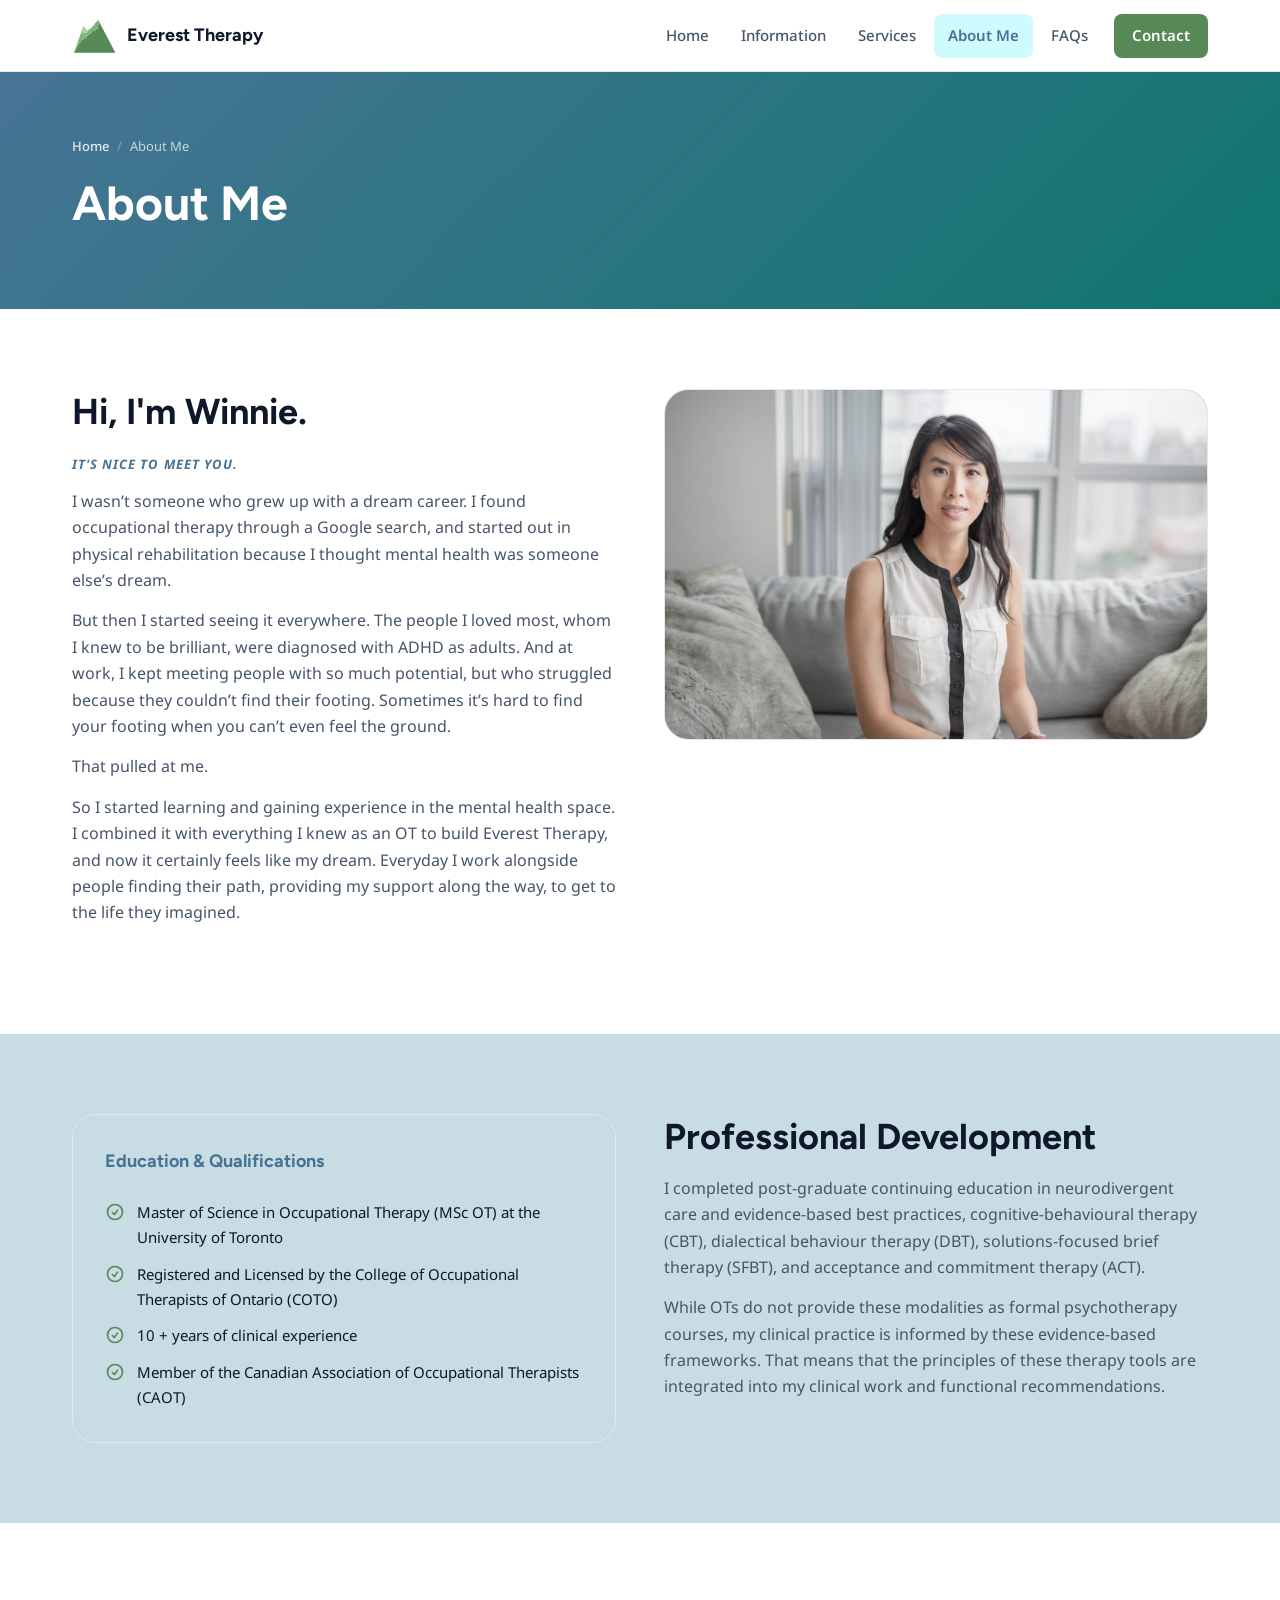
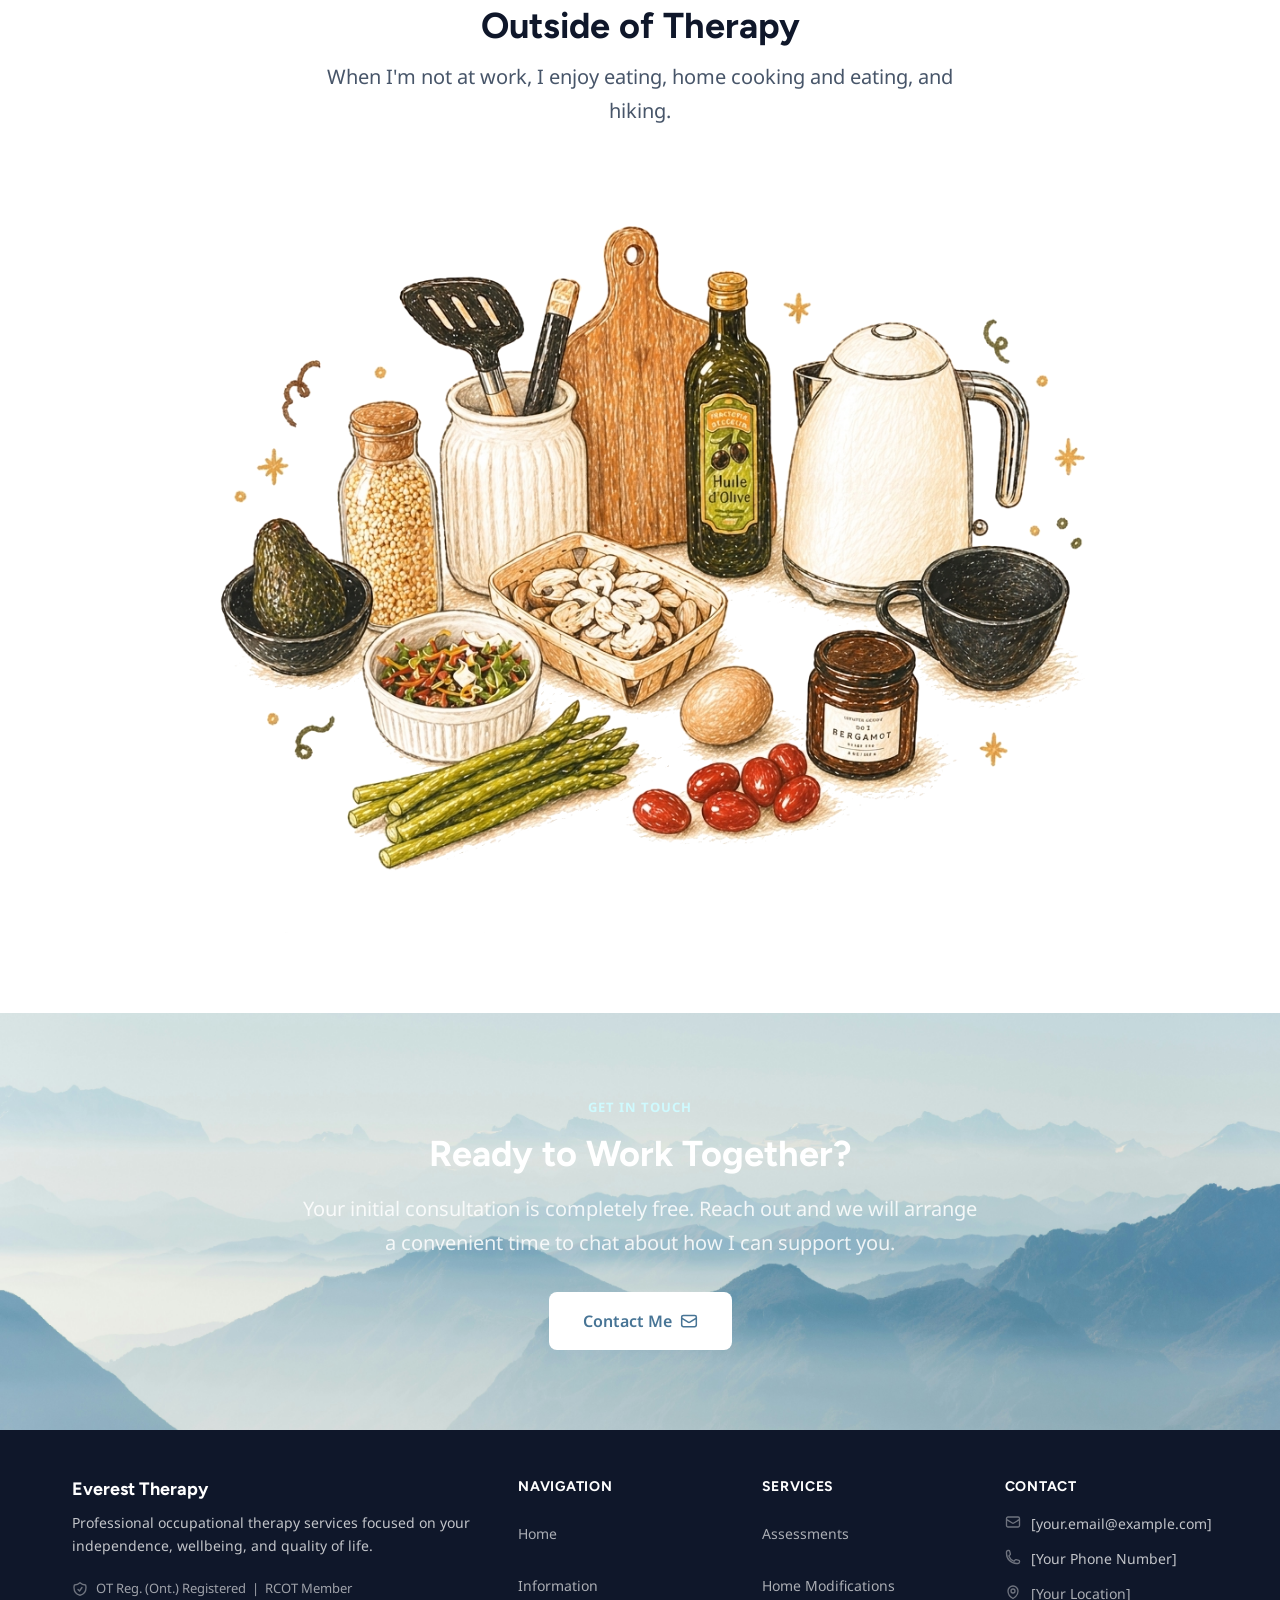
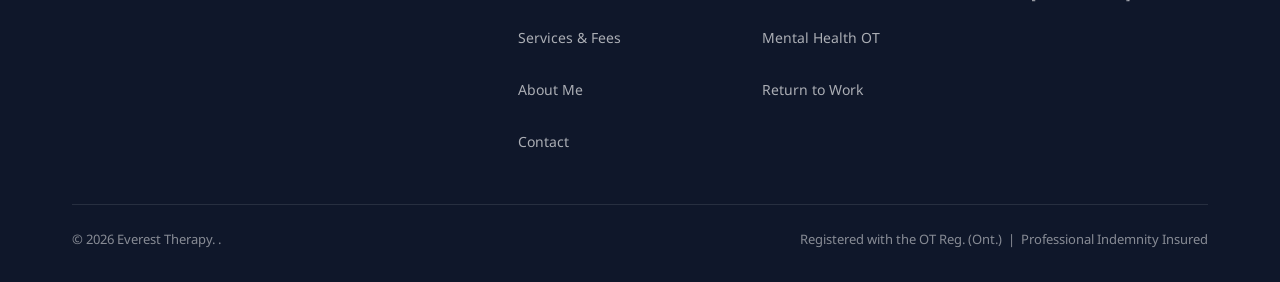
==== commit f8086e0a: "content changes" ====
--- a/about/index.html
+++ b/about/index.html
@@ -66,19 +66,10 @@
             
             <h2 id="about-intro-heading">Hi, I&#39;m Winnie. </h2>
             <span class="section-subtitle"><em>It&#39;s nice to meet you.</em></span>
-            <p>I am an Occupational Therapist with 10+ years of clinical experience across the spectrum of care. I
-              started my career in the United States, first working in acute care physical medicine with older adults
-              recovering from injuries and pain. I loved that work, but I quickly saw a gap between the services I was
-              able to provide and what my patients actually needed.</p>
-            <p>From there, I moved into inpatient rehabilitation and community care, but my biggest takeaway didn&#39;t
-              change: the diagnosis was only one piece of the puzzle. A whole-person approach — one that considers
-              physical, cognitive, emotional, and social factors — was always necessary to provide the best care.</p>
-            <p>Then another change happened. Some of the people nearest and dearest to me were given adult
-              diagnoses. It became my personal mission to learn everything I could. This evolved into a professional
-              one: to partner with and walk beside people navigating these same challenges.</p>
-            <p>Finally, combining my passion for working with adults navigating mental health and neurodivergent
-              diagnoses with my commitment to a whole-person approach became the foundation of Everest
-              Therapy.</p>
+            <p>I wasn’t someone who grew up with a dream career. I found occupational therapy through a Google search, and started out in physical rehabilitation because I thought mental health was someone else’s dream. </p>
+            <p>But then I started seeing it everywhere. The people I loved most, whom I knew to be brilliant, were diagnosed with ADHD as adults. And at work, I kept meeting people with so much potential, but who struggled because they couldn’t find their footing. Sometimes it’s hard to find your footing when you can’t even feel the ground. </p>
+            <p>That pulled at me.</p>
+            <p>So I started learning and gaining experience in the mental health space. I combined it with everything I knew as an OT to build Everest Therapy, and now it certainly feels like my dream. Everyday I work alongside people finding their path, providing my support along the way, to get to the life they imagined.</p>
 
             <div style="display:flex;flex-wrap:wrap;gap:.875rem;margin-top:1.75rem">
              
@@ -99,20 +90,14 @@
         <div class="info-block reverse">
 
           <div class="info-block-content">
-            <span class="section-subtitle">Education &amp; Training</span>
-            <h2 id="education-heading">Qualifications &amp; Professional Development</h2>
-            <p>I obtained my Master of Science in Occupational Therapy at the University of Toronto. I am registered
-              and licensed by the College of Occupational Therapists of Ontario (COTO). I am a member of the
-              Canadian Association of Occupational Therapists (CAOT).</p>
-            <p>I completed post-graduate continuing education in neurodivergent care and best practices, cognitive-behavioural therapy (CBT), dialectical behaviour therapy (DBT), solutions-focused brief therapy (SFBT),
-              and acceptance and commitment therapy (ACT). While OTs do not provide these modalities as formal
-              psychotherapy courses, my clinical practice is informed by these evidence-based frameworks. That
-              means that the principles of these therapy tools are integrated into my clinical work and functional
-              recommendations.</p>
+            <!-- <span class="section-subtitle">Education &amp; Training</span> -->
+            <h2 id="education-heading">Professional Development</h2>
+            <p>I completed post-graduate continuing education in neurodivergent care and evidence-based best practices, cognitive-behavioural therapy (CBT), dialectical behaviour therapy (DBT), solutions-focused brief therapy (SFBT), and acceptance and commitment therapy (ACT). </p>
+            <p>While OTs do not provide these modalities as formal psychotherapy courses, my clinical practice is informed by these evidence-based frameworks. That means that the principles of these therapy tools are integrated into my clinical work and functional recommendations. </p>
           </div>
 
           <div class="info-block-visual">
-            <p style="font-family:var(--font-heading);font-size:1.125rem;font-weight:700;color:var(--clr-primary-dark);margin-bottom:1.25rem">Credentials &amp; Memberships</p>
+            <p style="font-family:var(--font-heading);font-size:1.125rem;font-weight:700;color:var(--clr-primary-dark);margin-bottom:1.25rem">Education &amp; Qualifications</p>
             <ul class="info-check-list" role="list">
               <li class="info-check-item">
                 <svg xmlns="http://www.w3.org/2000/svg" width="20" height="20" fill="none" viewBox="0 0 24 24" stroke-width="2" stroke="currentColor" aria-hidden="true"><path stroke-linecap="round" stroke-linejoin="round" d="M9 12.75L11.25 15 15 9.75M21 12a9 9 0 11-18 0 9 9 0 0118 0z"/></svg>
@@ -124,7 +109,7 @@
               </li>
               <li class="info-check-item">
                 <svg xmlns="http://www.w3.org/2000/svg" width="20" height="20" fill="none" viewBox="0 0 24 24" stroke-width="2" stroke="currentColor" aria-hidden="true"><path stroke-linecap="round" stroke-linejoin="round" d="M9 12.75L11.25 15 15 9.75M21 12a9 9 0 11-18 0 9 9 0 0118 0z"/></svg>
-              	OT Reg. (Ont). with registration number 
+              	10 + years of clinical experience
               </li>
               <li class="info-check-item">
                 <svg xmlns="http://www.w3.org/2000/svg" width="20" height="20" fill="none" viewBox="0 0 24 24" stroke-width="2" stroke="currentColor" aria-hidden="true"><path stroke-linecap="round" stroke-linejoin="round" d="M9 12.75L11.25 15 15 9.75M21 12a9 9 0 11-18 0 9 9 0 0118 0z"/></svg>
@@ -143,10 +128,10 @@
       <div class="container">
         <header class="section-header text-center">
           <!-- <span class="section-subtitle">Outside of Work</span> -->
-          <h2 id="outside-work-heading">Life Beyond the Clinic</h2>
-          <p class="lead">When I&amp; m not at work, I enjoy eating, home cooking and eating, and hiking.</p>
+          <h2 id="outside-work-heading">Outside of Therapy</h2>
+          <p class="lead">When I'm not at work, I enjoy eating, home cooking and eating, and hiking.</p>
         </header>
-          <img style="margin-left: auto; margin-right: auto;"src="../images/slime.jpg" alt="" aria-hidden="true">
+          <img style="margin-left: auto; margin-right: auto;"src="../images/kitchen.png" alt="" aria-hidden="true">
         
           
 
@@ -247,7 +232,7 @@
       </div>
 
       <div class="footer-bottom">
-        <span>&copy; <span id="year"></span> Everest Therapy. All rights reserved.</span>
+        <span>&copy; <span id="year"></span> Everest Therapy. .</span>
         <span>Registered with the OT Reg. (Ont.) &nbsp;|&nbsp; Professional Indemnity Insured</span>
       </div>
     </div>
--- a/css/styles.css
+++ b/css/styles.css
@@ -365,7 +365,7 @@
    ───────────────────────────────────────────── */
 .hero {
   background: linear-gradient(135deg, var(--clr-primary-dark) 0%, var(--clr-secondary) 100%);
-  background-image: url('../images/header.jpg'), linear-gradient(135deg, var(--clr-primary-dark) 0%, var(--clr-secondary) 100%);
+  background-image: url('../images/header2.jpg'), linear-gradient(135deg, var(--clr-primary-dark) 0%, var(--clr-secondary) 100%);
   background-size: cover;
   background-position: center;
   background-repeat: no-repeat;
@@ -511,7 +511,7 @@
 }
 .section--dark {
   background: linear-gradient(135deg, var(--clr-primary-dark) 0%, var(--clr-secondary) 100%);
-  background-image: url('../images/footer.jpg'), linear-gradient(135deg, var(--clr-primary-dark) 0%, var(--clr-secondary) 100%);
+  background-image: url('../images/footer2.jpg'), linear-gradient(135deg, var(--clr-primary-dark) 0%, var(--clr-secondary) 100%);
   background-size: cover;
   background-position: center;
   background-repeat: no-repeat;
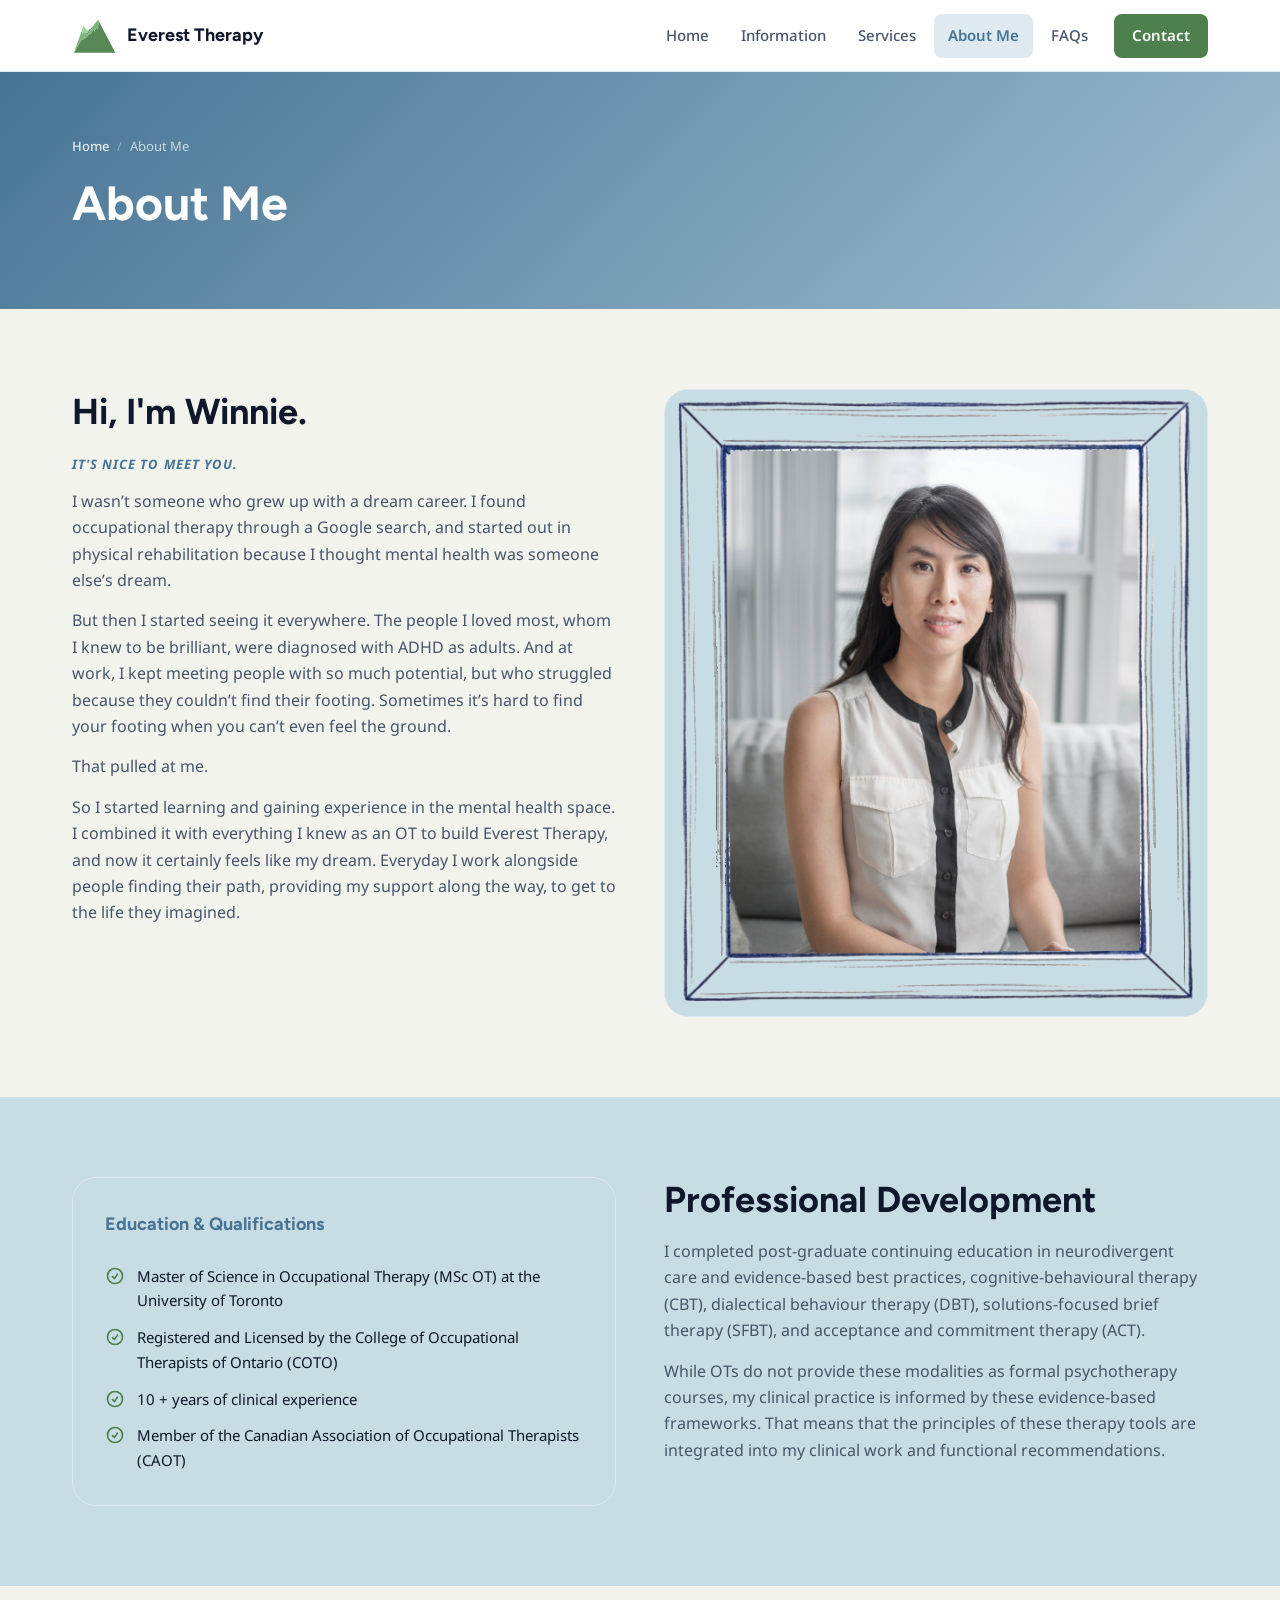
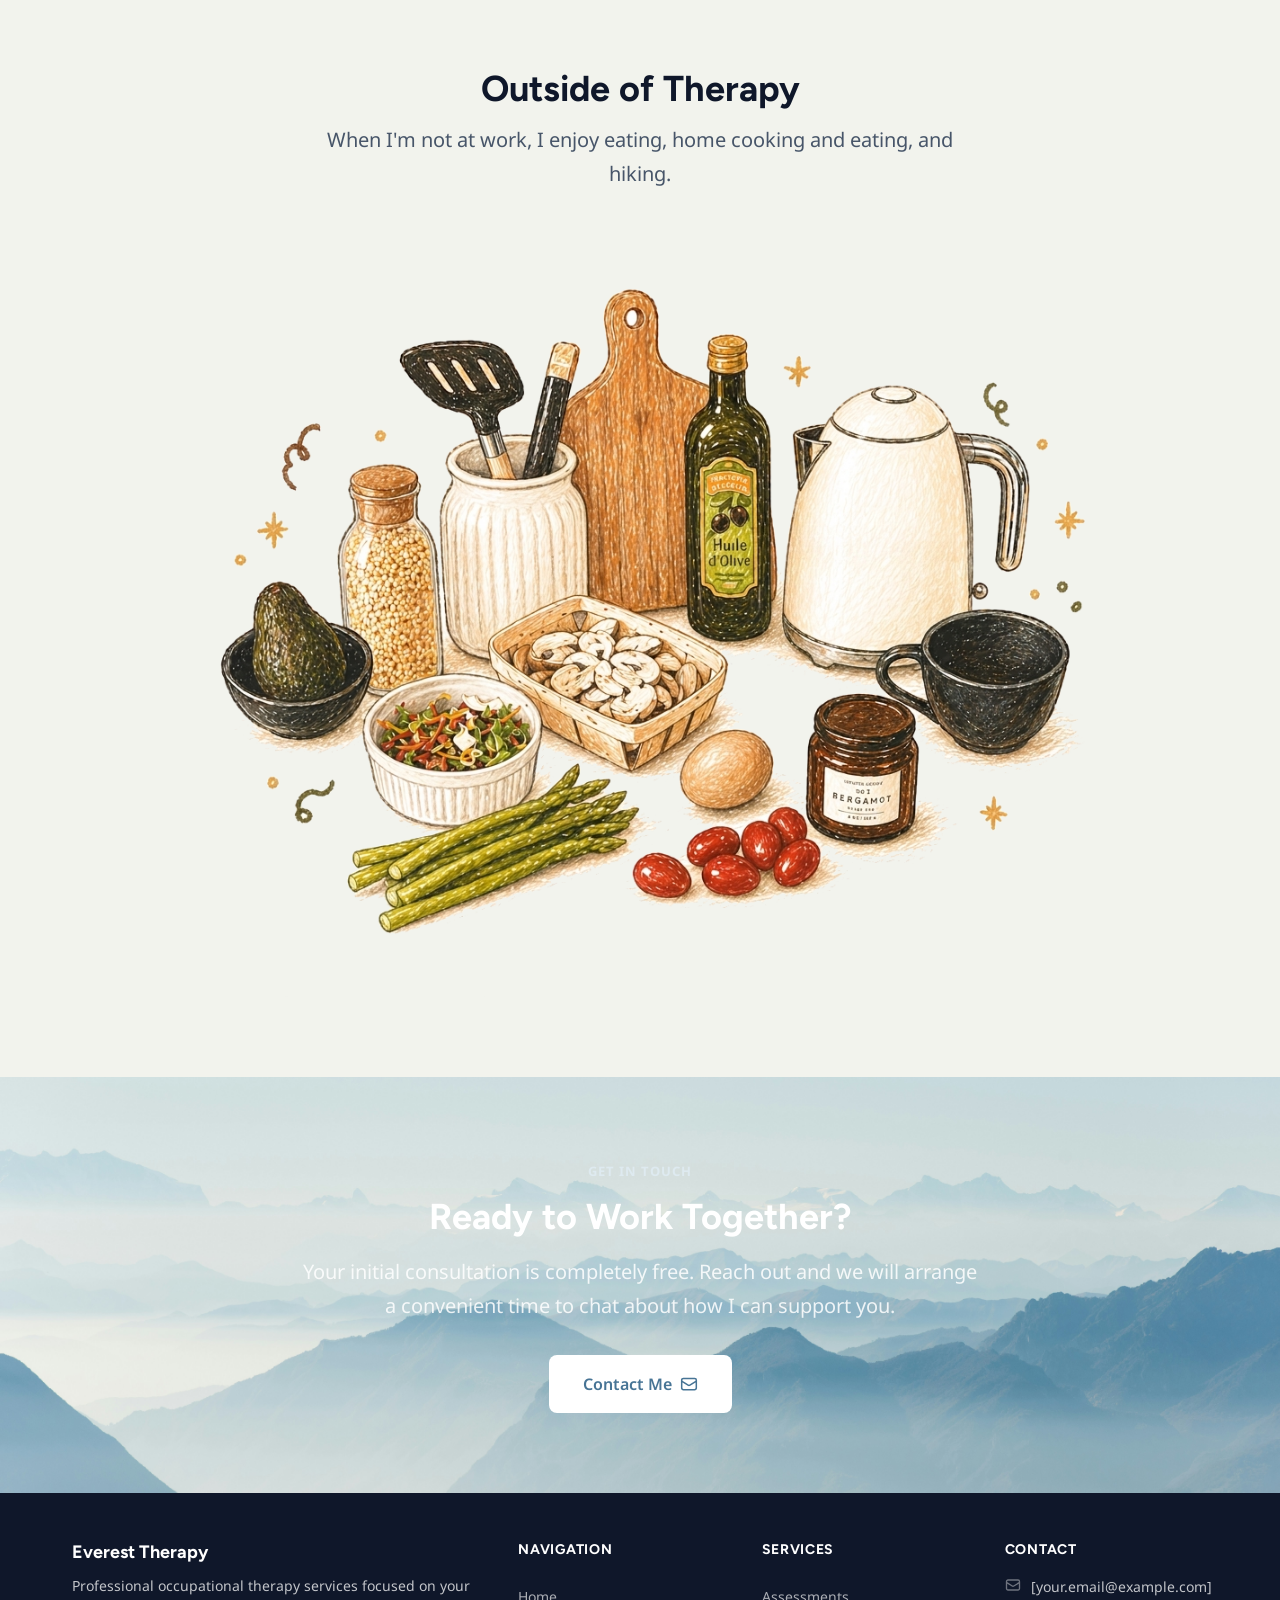
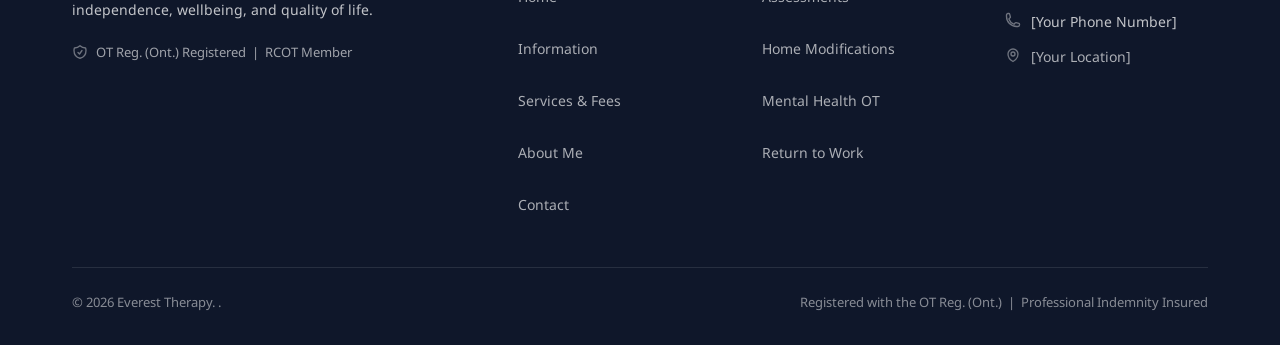
==== commit d4949eee: "colours, photos, content" ====
--- a/about/index.html
+++ b/about/index.html
@@ -76,7 +76,7 @@
             </div>
           </div>
           <div class="info-block-visual" style="padding:0;display:flex;justify-content:center;align-items:center">
-            <img src="../images/portrait2.jpg"
+            <img src="../images/winniecouch.png"
                  alt="[Your Name], Occupational Therapist and founder of Everest Therapy"
                  style="width:100%;border-radius:var(--radius-2xl);object-fit:cover;display:block">
           </div>
--- a/css/styles.css
+++ b/css/styles.css
@@ -30,12 +30,12 @@
   /* Colour Palette */
   --clr-primary:        #0891b2; /* cyan-600  */
   --clr-primary-dark:   #477495; /* cyan-700  */
-  --clr-primary-light:  #cffafe; /* cyan-100  */
-  --clr-secondary:      #0f766e; /* teal-700  */
-  --clr-secondary-dark: #115e59; /* teal-800  */
-  --clr-cta:            #578956; /* emerald-600*/
-  --clr-cta-dark:       #047857; /* emerald-700*/
-  --clr-bg:             #f8fafc; /* slate-50  */
+  --clr-primary-light:  #deeaf0; /* cyan-100  */
+  --clr-secondary:      #a0becf; /* teal-700  */
+  --clr-secondary-dark: #fda97e; /* teal-800  */
+  --clr-cta:            #4e804d; /* everest green*/
+  --clr-cta-dark:       #2f5230; /* emerald-700*/
+  --clr-bg:             #f2f3ed; /* slate-50  */
   --clr-bg-alt:         #C8DCE3; /* cyan-50   */
   --clr-white:          #ffffff;
   --clr-text:           #0f172a; /* slate-900 */
@@ -507,7 +507,7 @@
   background-color: var(--clr-bg-alt);
 }
 .section--white {
-  background-color: var(--clr-white);
+  background-color: var(--clr-bg);
 }
 .section--dark {
   background: linear-gradient(135deg, var(--clr-primary-dark) 0%, var(--clr-secondary) 100%);
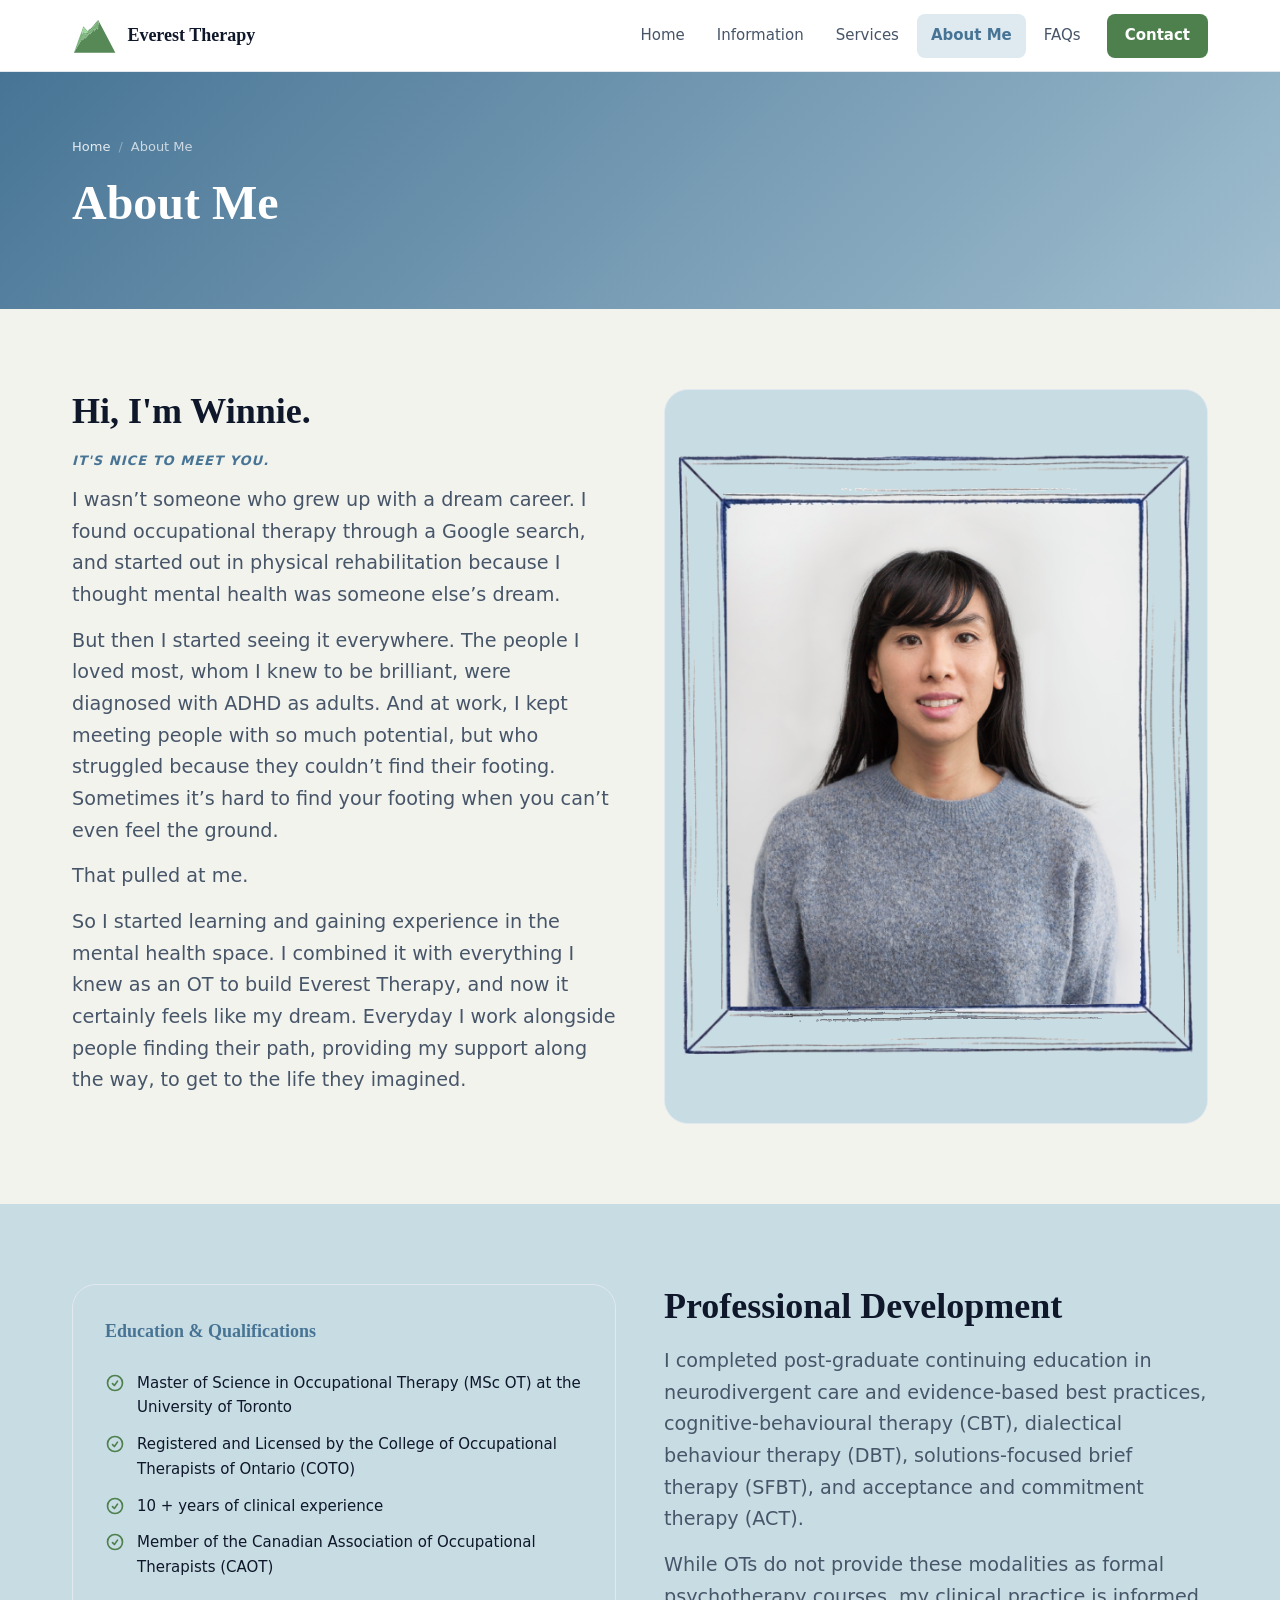
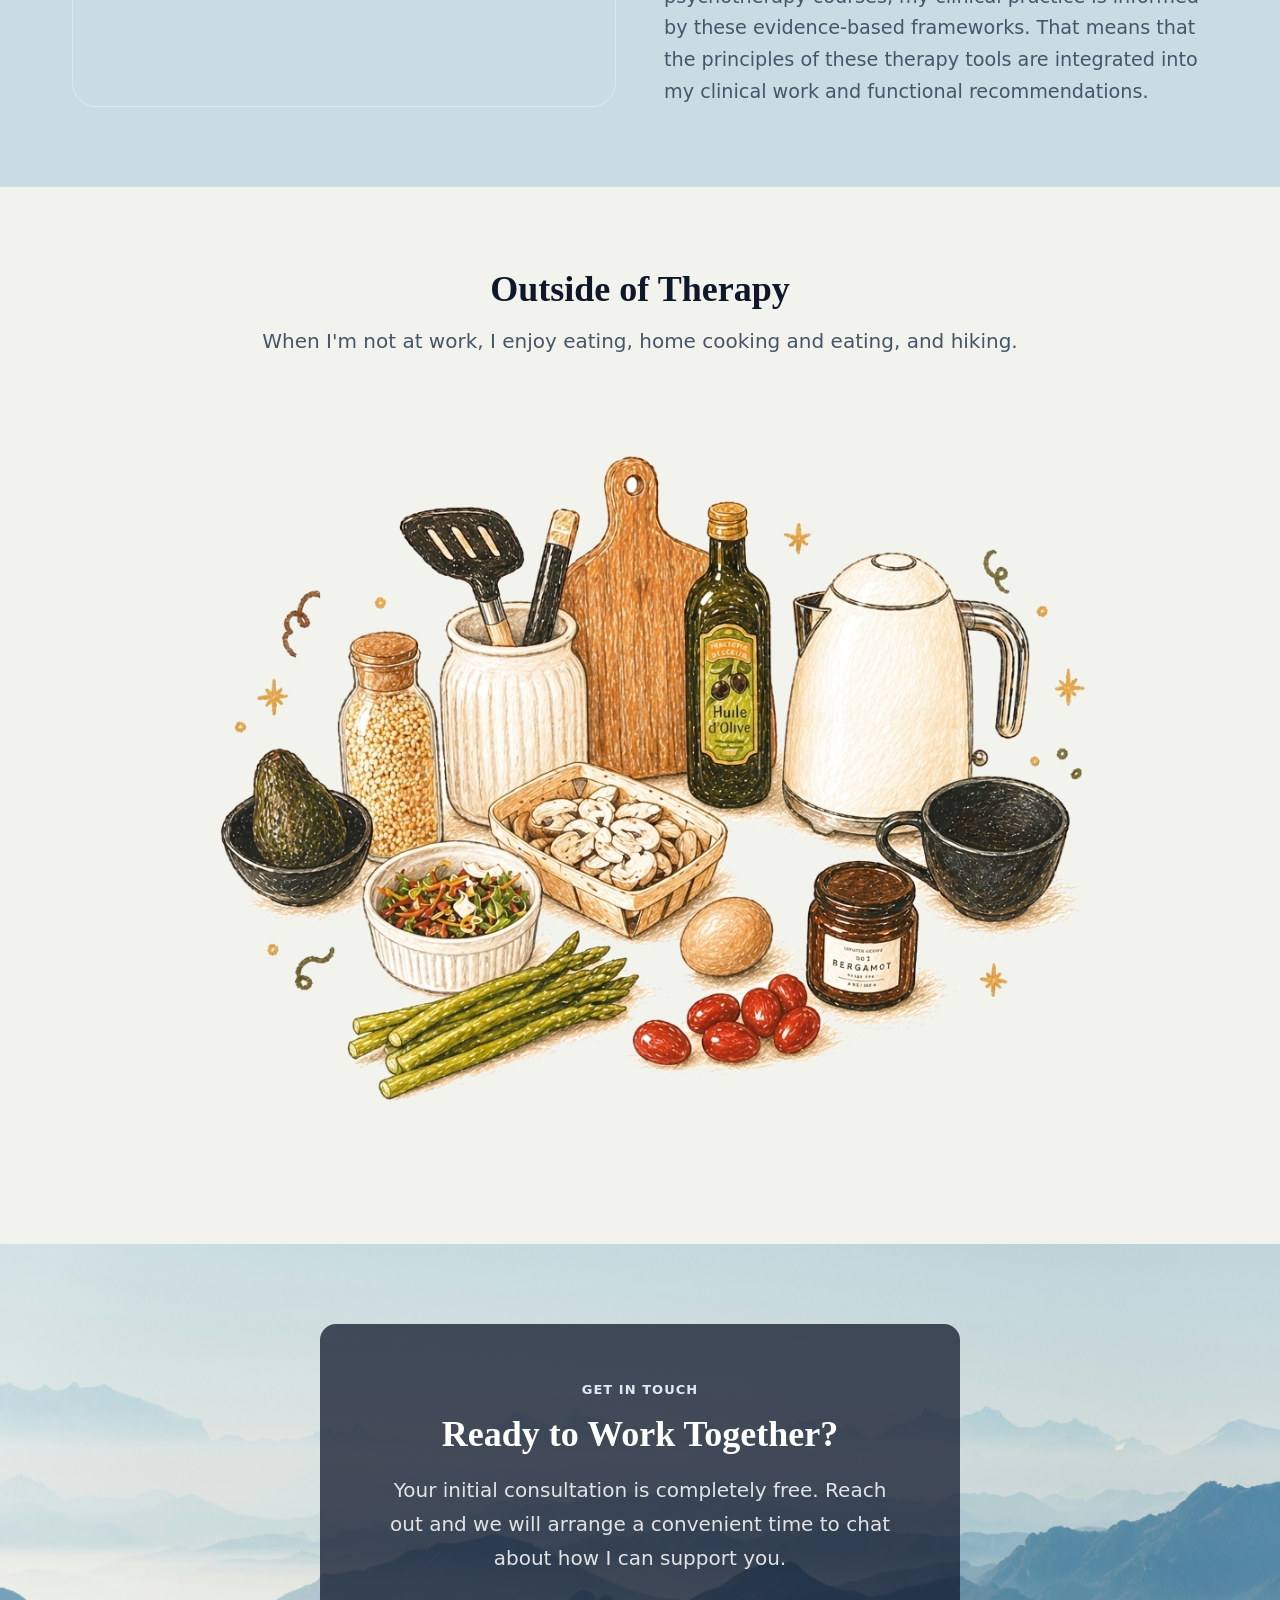
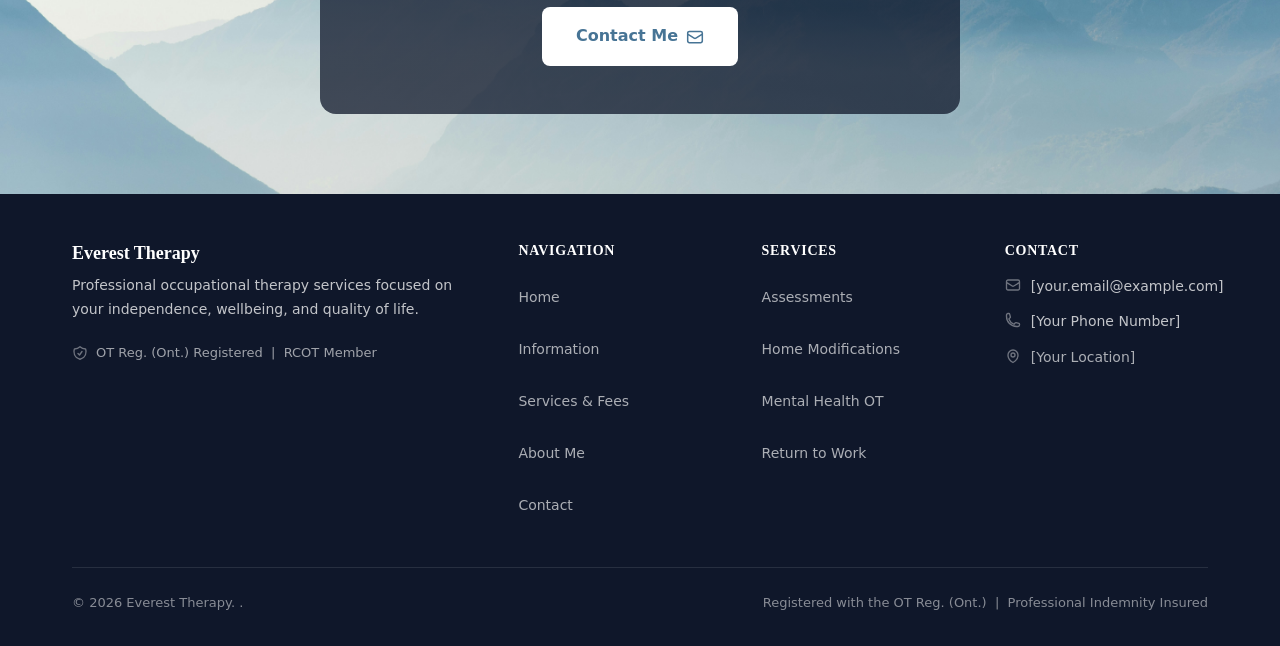
==== commit 66615ef0: "home page and css style updates" ====
--- a/about/index.html
+++ b/about/index.html
@@ -76,7 +76,7 @@
             </div>
           </div>
           <div class="info-block-visual" style="padding:0;display:flex;justify-content:center;align-items:center">
-            <img src="../images/winniecouch.png"
+            <img src="../images/winnieblue.png"
                  alt="[Your Name], Occupational Therapist and founder of Everest Therapy"
                  style="width:100%;border-radius:var(--radius-2xl);object-fit:cover;display:block">
           </div>
--- a/css/styles.css
+++ b/css/styles.css
@@ -47,8 +47,8 @@
   --clr-warning-border: #fde047;
 
   /* Typography */
-  --font-heading: 'Figtree', system-ui, sans-serif;
-  --font-body:    'Noto Sans', system-ui, sans-serif;
+  --font-heading: 'Libre Baskerville', serif;
+  --font-body:    'DM Sans', system-ui, sans-serif;
 
   /* Sizing */
   --nav-height:  72px;
@@ -106,7 +106,7 @@
 
 body {
   font-family: var(--font-body);
-  font-size: 1rem;
+  font-size: 1.2rem;
   line-height: 1.65;
   color: var(--clr-text);
   background-color: var(--clr-bg);
@@ -161,6 +161,7 @@
 
 .text-center   { text-align: center; }
 .text-center p { margin-left: auto; margin-right: auto; }
+.center { display: block; margin-left: auto; margin-right: auto; }
 
 /* Visually hidden but available to screen readers */
 .sr-only {
@@ -365,7 +366,9 @@
    ───────────────────────────────────────────── */
 .hero {
   background: linear-gradient(135deg, var(--clr-primary-dark) 0%, var(--clr-secondary) 100%);
-  background-image: url('../images/header2.jpg'), linear-gradient(135deg, var(--clr-primary-dark) 0%, var(--clr-secondary) 100%);
+  background-image:
+    url('../images/header2.jpg'),
+    linear-gradient(135deg, var(--clr-primary-dark) 0%, var(--clr-secondary) 100%);
   background-size: cover;
   background-position: center;
   background-repeat: no-repeat;
@@ -396,6 +399,22 @@
 }
 @media (min-width: 768px) {
   .hero-inner { grid-template-columns: 1fr 1fr; gap: 3rem; }
+}
+
+.hero-content {
+  position: relative;
+  isolation: isolate;
+  width: fit-content;
+  max-width: 90ch;
+}
+
+.hero-content::before {
+  content: '';
+  position: absolute;
+  inset: -1.5rem -2rem;
+  z-index: -1;
+  border-radius: var(--radius-xl);
+  background: linear-gradient(90deg, rgba(15,23,42,.82) 0%, rgba(15,23,42,.68) 58%, rgba(15,23,42,.12) 100%);
 }
 
 .hero-badge {
@@ -417,11 +436,13 @@
 .hero-content h1 {
   color: var(--clr-white);
   margin-bottom: 1.25rem;
+  text-shadow: 0 2px 10px rgba(15,23,42,.4);
 }
 
 .hero-content .lead {
-  color: rgba(255,255,255,.85);
+  color: var(--clr-white);
   margin-bottom: 2rem;
+  text-shadow: 0 1px 8px rgba(15,23,42,.45);
 }
 
 .hero-actions {
@@ -511,11 +532,27 @@
 }
 .section--dark {
   background: linear-gradient(135deg, var(--clr-primary-dark) 0%, var(--clr-secondary) 100%);
-  background-image: url('../images/footer2.jpg'), linear-gradient(135deg, var(--clr-primary-dark) 0%, var(--clr-secondary) 100%);
+  background-image: url('../images/footer2.jpg');
   background-size: cover;
   background-position: center;
   background-repeat: no-repeat;
   color: #fff;
+}
+.section--dark .container {
+  position: relative;
+  isolation: isolate;
+  width: fit-content;
+  max-width: 640px;
+  padding: 3rem 3.5rem;
+  border-radius: var(--radius-xl);
+}
+.section--dark .container::before {
+  content: '';
+  position: absolute;
+  inset: 0;
+  z-index: -1;
+  border-radius: inherit;
+  background: linear-gradient(0deg, rgba(15,23,42,0) 0%, rgba(15,23,42,.75) 0%, rgba(15,23,42,.75) 100%, rgba(15,23,42,0) 100%);
 }
 .section--dark h2 { color: #fff; }
 .section--dark p, .section--dark .lead { color: rgba(255,255,255,.85); }
@@ -578,6 +615,61 @@
 .card p   { color: var(--clr-text-muted); line-height: 1.65; font-size: .9375rem; margin: 0; }
 
 /* ─────────────────────────────────────────────
+   11b. FAQ Accordion
+   ───────────────────────────────────────────── */
+.faq-accordion {
+  border: 1px solid var(--clr-border);
+  border-radius: var(--radius);
+  overflow: hidden;
+}
+
+.faq-item {
+  border-bottom: 1px solid var(--clr-border);
+}
+.faq-item:last-child { border-bottom: none; }
+
+.faq-question {
+  display: flex;
+  justify-content: space-between;
+  align-items: center;
+  gap: 1rem;
+  padding: 1.125rem 1.5rem;
+  font-weight: 600;
+  font-size: .9375rem;
+  cursor: pointer;
+  list-style: none;
+  background: var(--clr-white);
+  transition: background .15s ease;
+}
+.section--alt .faq-question { background: var(--clr-bg-alt); }
+.faq-question::-webkit-details-marker { display: none; }
+
+.faq-question::after {
+  content: '+';
+  font-size: 1.25rem;
+  font-weight: 300;
+  flex-shrink: 0;
+  color: var(--clr-text-muted);
+}
+.faq-item[open] > .faq-question::after { content: '−'; }
+
+.faq-question:hover { background: #f1f5f9; }
+.section--alt .faq-question:hover { background: #b8cdd6; }
+
+.faq-answer {
+  padding: .25rem 1.5rem 1.25rem;
+  background: var(--clr-white);
+}
+.section--alt .faq-answer { background: var(--clr-bg-alt); }
+.faq-answer p {
+  color: var(--clr-text-muted);
+  line-height: 1.7;
+  font-size: .9375rem;
+  margin: 0;
+}
+.faq-answer a { color: var(--clr-primary-dark); }
+
+/* ─────────────────────────────────────────────
    12. Info Blocks (split content)
    ───────────────────────────────────────────── */
 .info-block {
@@ -587,8 +679,9 @@
   align-items: start;
 }
 @media (min-width: 768px) {
-  .info-block { grid-template-columns: 1fr 1fr; }
+  .info-block { grid-template-columns: 1fr 1fr; align-items: stretch; }
   .info-block.reverse > :first-child { order: 2; }
+  .info-block .info-block-content { display: flex; flex-direction: column; justify-content: center; }
 }
 .info-block--single { grid-template-columns: 1fr !important; }
 
@@ -1108,8 +1201,139 @@
   animation: fadeIn .4s ease forwards;
 }
 
-/* ─────────────────────────────────────────────
-   20. Print
+
+/* ─────────────────────────────────────────────
+   20. Carousel
+   ───────────────────────────────────────────── */
+.carousel {
+  position: relative;
+}
+
+.carousel-wrapper {
+  display: flex;
+  align-items: center;
+  gap: 1rem;
+}
+
+.carousel-viewport {
+  flex: 1;
+  overflow: hidden;
+}
+
+.carousel-track {
+  display: flex;
+  gap: 1.5rem;
+  transition: transform 400ms ease;
+  will-change: transform;
+}
+
+.carousel-track .card {
+  flex: 0 0 calc((100% - 3rem) / 3);
+  min-width: 0;
+}
+
+@media (max-width: 900px) {
+  .carousel-track .card {
+    flex: 0 0 calc((100% - 1.5rem) / 2);
+  }
+}
+
+@media (max-width: 540px) {
+  .carousel-track .card {
+    flex: 0 0 100%;
+  }
+}
+
+.carousel-controls {
+  display: flex;
+  align-items: center;
+  justify-content: center;
+  gap: 1rem;
+  margin-top: 1.5rem;
+}
+
+.carousel-btn {
+  width: 44px;
+  height: 44px;
+  border-radius: 50%;
+  background: var(--clr-white);
+  border: 1px solid var(--clr-border);
+  display: flex;
+  align-items: center;
+  justify-content: center;
+  color: var(--clr-text);
+  cursor: pointer;
+  transition: background var(--tr-base), box-shadow var(--tr-base), color var(--tr-base);
+  flex-shrink: 0;
+}
+
+.carousel-btn:hover {
+  background: var(--clr-primary-light);
+  box-shadow: var(--shadow-md);
+  color: var(--clr-primary-dark);
+}
+
+.carousel-btn:disabled {
+  opacity: .35;
+  cursor: default;
+  pointer-events: none;
+}
+
+.carousel-dots {
+  display: flex;
+  gap: .5rem;
+  align-items: center;
+  justify-content: center;
+  margin-top: 1.25rem;
+}
+
+.carousel-dot {
+  width: 8px;
+  height: 8px;
+  border-radius: 50%;
+  background: var(--clr-border);
+  border: none;
+  cursor: pointer;
+  padding: 0;
+  transition: background var(--tr-base), transform var(--tr-base);
+}
+
+.carousel-dot.active {
+  background: var(--clr-cta);
+  transform: scale(1.4);
+}
+
+/* ─────────────────────────────────────────────
+   21. Condition Badges
+   ───────────────────────────────────────────── */
+.condition-badges {
+  display: flex;
+  flex-wrap: wrap;
+  gap: .5rem;
+  justify-content: center;
+  margin-top: 1.5rem;
+}
+
+.badge {
+  display: inline-block;
+  padding: .4rem 3rem;
+  border-radius: 999px;
+  font-size: .875rem;
+  font-weight: 600;
+  color: #fff;
+}
+
+.badge--blue-1 { background-color: #477495; }
+.badge--green-2 { background-color: #40916c; }
+.badge--green-3 { background-color: #52b788; }
+.badge--green-4 { background-color: #74c69d; }
+.badge--green-5 { background-color: #95d5b2; color: #1b4332; }
+.badge--green-6 { background-color: #b7e4c7; color: #1b4332; }
+.badge--green-7 { background-color: #d8f3dc; color: #1b4332; }
+.badge--green-8 { background-color: #1b4332; }
+
+/* ─────────────────────────────────────────────
+   21. Print
    ───────────────────────────────────────────── */
 @media print {
   .site-header, .site-footer, .back-to-top, .hero-visual, .btn { display: none !important; }
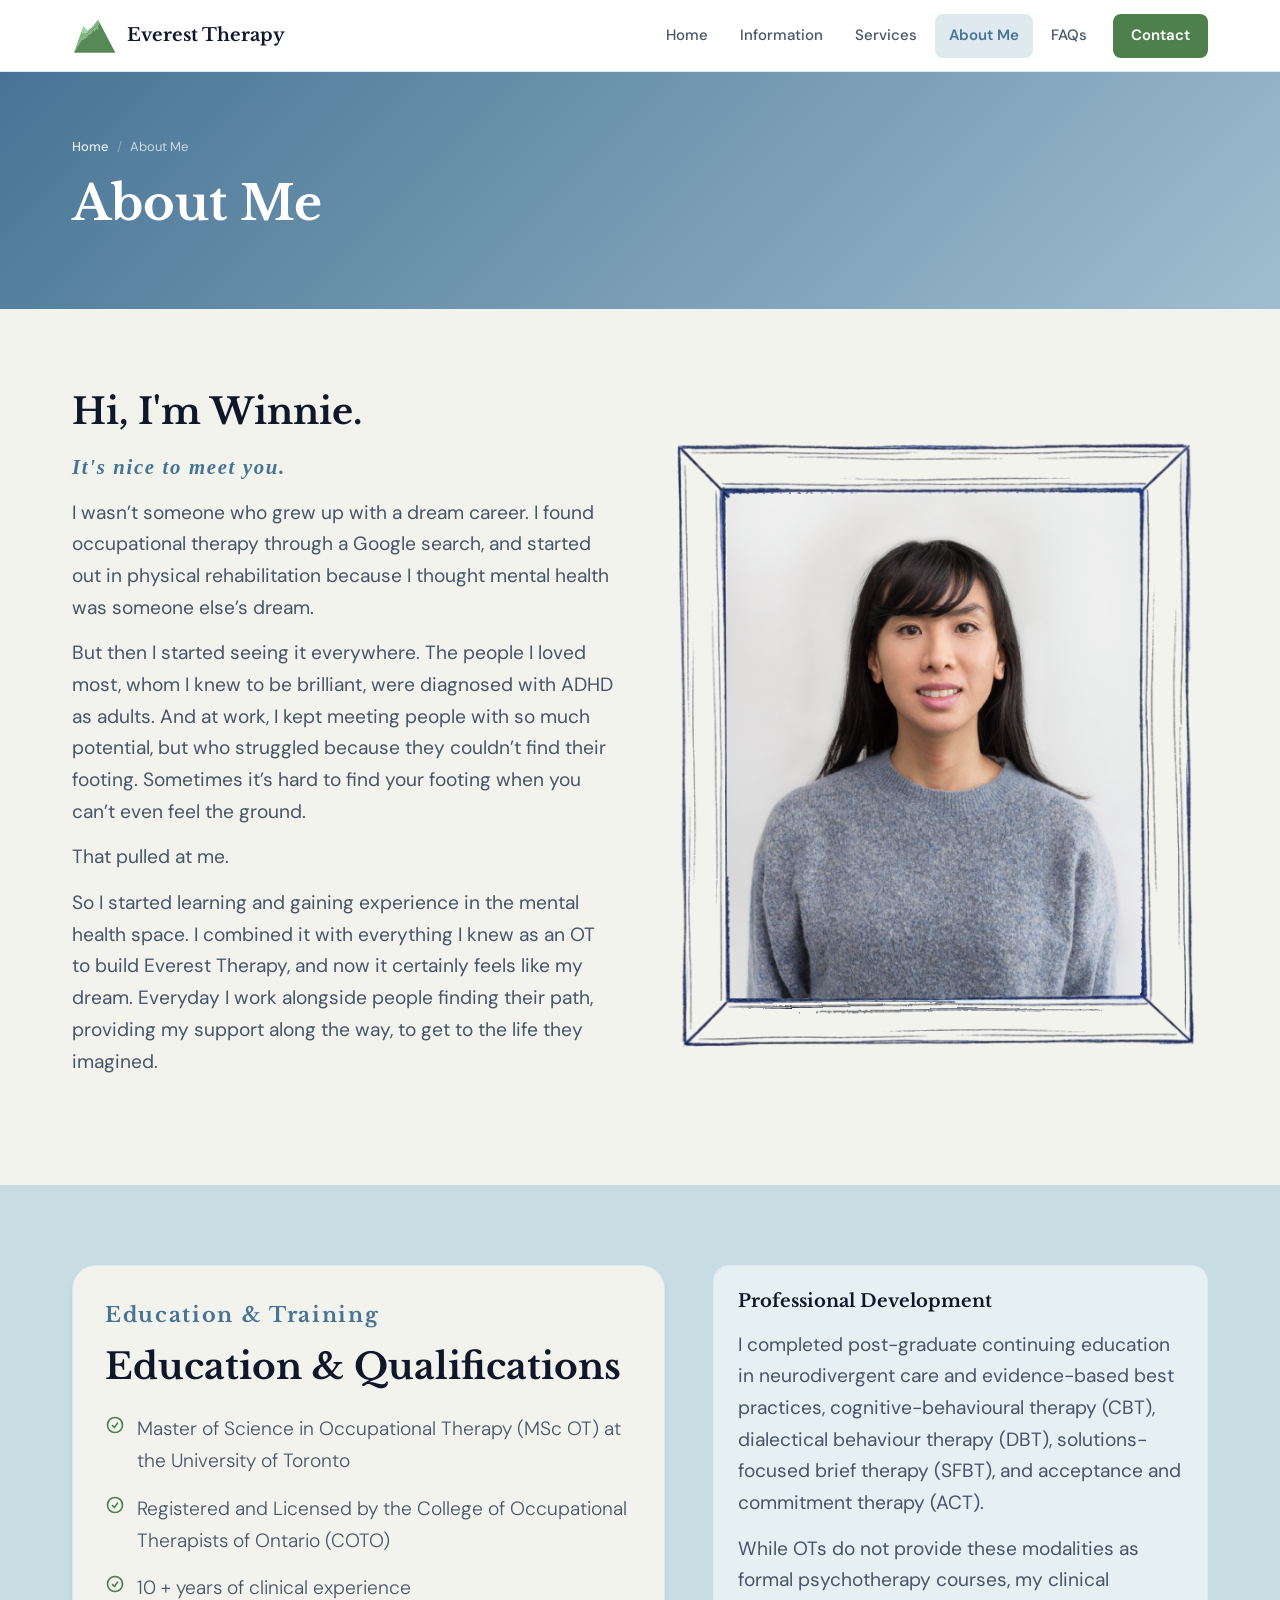
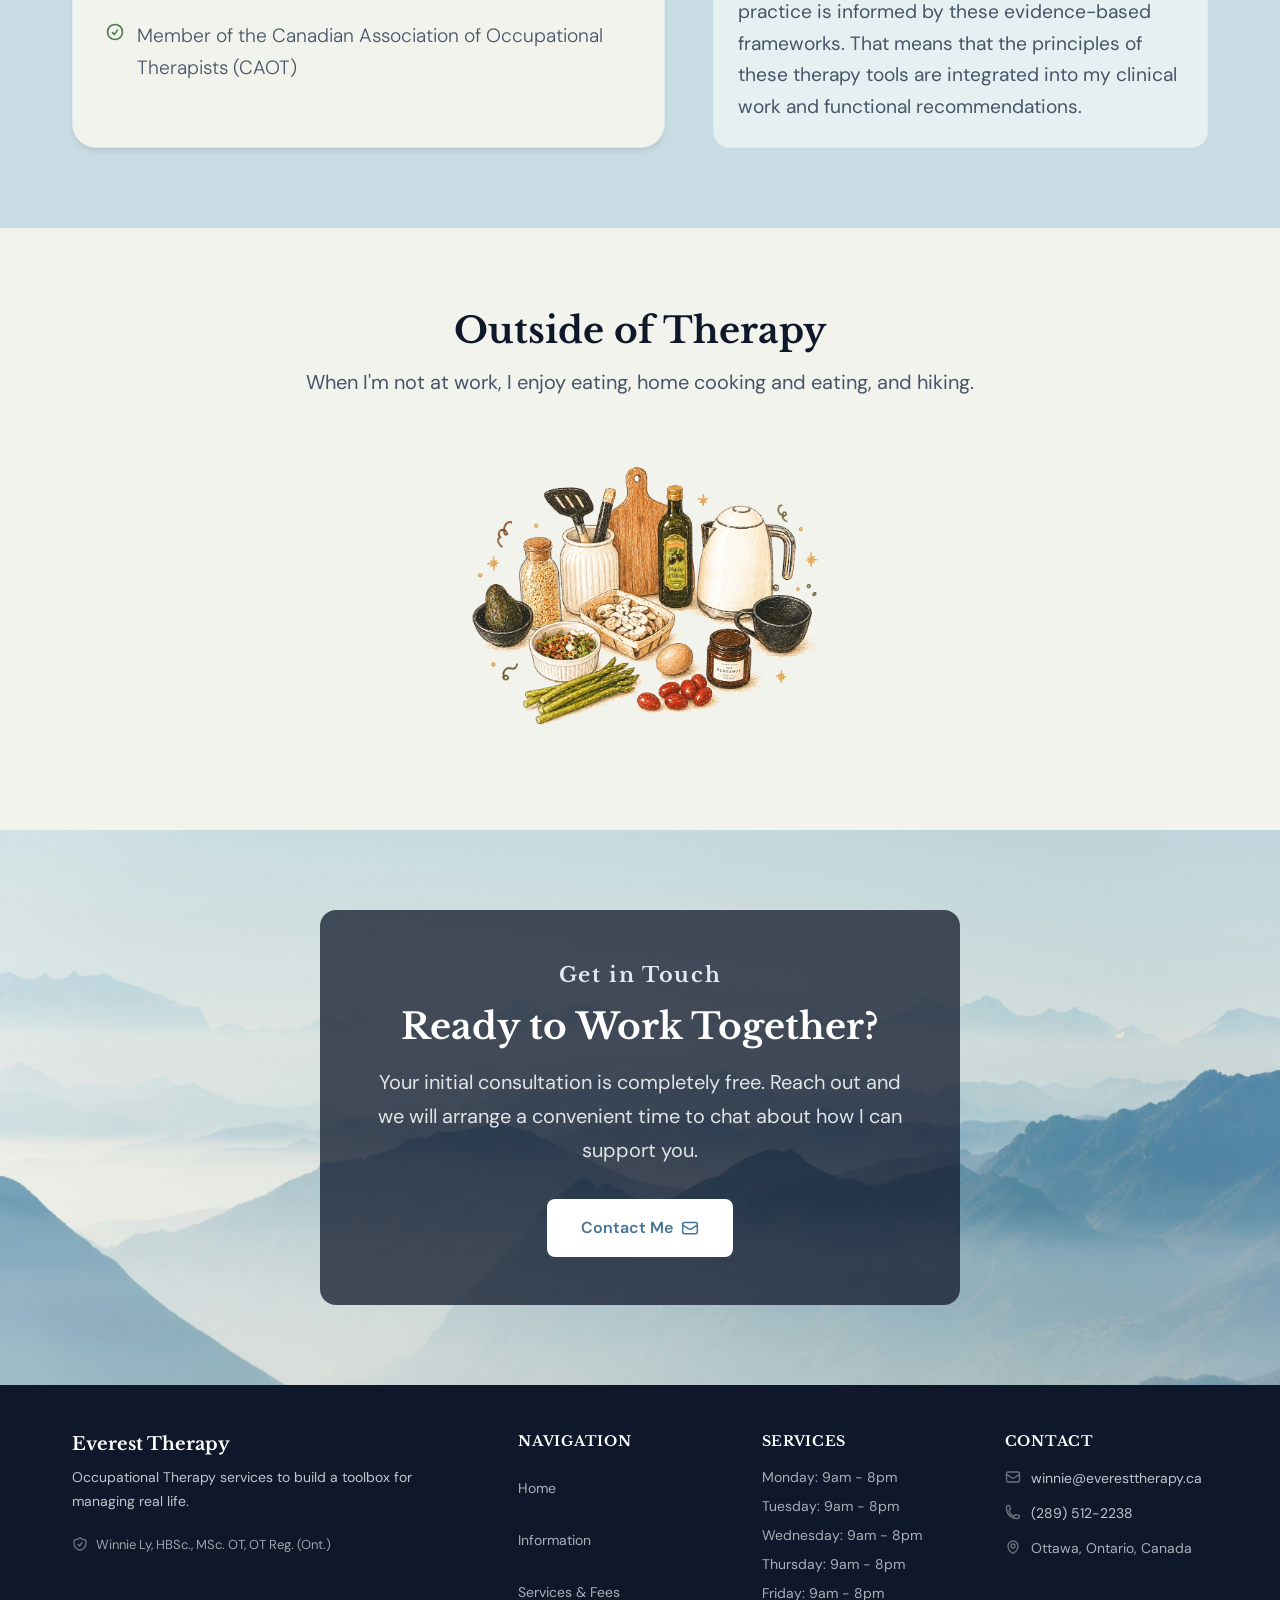
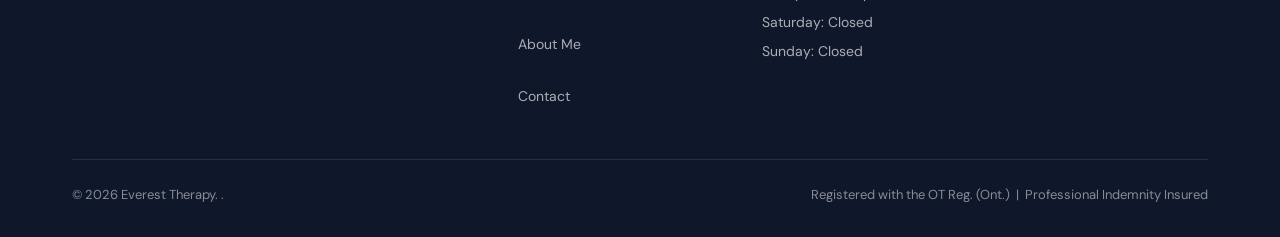
==== commit ee5e3917: "Emailed list of tasks completed" ====
--- a/about/index.html
+++ b/about/index.html
@@ -8,7 +8,7 @@
 
   <link rel="preconnect" href="https://fonts.googleapis.com">
   <link rel="preconnect" href="https://fonts.gstatic.com" crossorigin>
-  <link href="https://fonts.googleapis.com/css2?family=Figtree:wght@300;400;500;600;700&family=Noto+Sans:wght@300;400;500;700&display=swap" rel="stylesheet">
+  <link href="https://fonts.googleapis.com/css2?family=Libre+Baskerville:wght@400;700&family=DM+Sans:wght@300;400;500;700&display=swap" rel="stylesheet">
   <link rel="stylesheet" href="../css/styles.css">
 </head>
 <body class="page-wrapper">
@@ -75,7 +75,7 @@
              
             </div>
           </div>
-          <div class="info-block-visual" style="padding:0;display:flex;justify-content:center;align-items:center">
+          <div style="padding:0;display:flex;justify-content:center;align-items:center">
             <img src="../images/winnieblue.png"
                  alt="[Your Name], Occupational Therapist and founder of Everest Therapy"
                  style="width:100%;border-radius:var(--radius-2xl);object-fit:cover;display:block">
@@ -87,36 +87,36 @@
     <!-- Education & Training -->
     <section class="section section--alt" aria-labelledby="education-heading">
       <div class="container">
-        <div class="info-block reverse">
-
-          <div class="info-block-content">
-            <!-- <span class="section-subtitle">Education &amp; Training</span> -->
-            <h2 id="education-heading">Professional Development</h2>
+        <div class="info-block education-training-block">
+
+          <div class="info-block-visual education-qualifications">
+            <span class="section-subtitle">Education &amp; Training</span>
+            <h2 id="education-heading">Education &amp; Qualifications</h2>
+            <ul class="info-check-list" role="list">
+              <li class="info-check-item">
+                <svg xmlns="http://www.w3.org/2000/svg" width="20" height="20" fill="none" viewBox="0 0 24 24" stroke-width="2" stroke="currentColor" aria-hidden="true"><path stroke-linecap="round" stroke-linejoin="round" d="M9 12.75L11.25 15 15 9.75M21 12a9 9 0 11-18 0 9 9 0 0118 0z"/></svg>
+                Master of Science in Occupational Therapy (MSc OT) at the University of Toronto
+              </li>
+              <li class="info-check-item">
+                <svg xmlns="http://www.w3.org/2000/svg" width="20" height="20" fill="none" viewBox="0 0 24 24" stroke-width="2" stroke="currentColor" aria-hidden="true"><path stroke-linecap="round" stroke-linejoin="round" d="M9 12.75L11.25 15 15 9.75M21 12a9 9 0 11-18 0 9 9 0 0118 0z"/></svg>
+              	Registered and Licensed by the College of Occupational Therapists of Ontario (COTO)
+              </li>
+              <li class="info-check-item">
+                <svg xmlns="http://www.w3.org/2000/svg" width="20" height="20" fill="none" viewBox="0 0 24 24" stroke-width="2" stroke="currentColor" aria-hidden="true"><path stroke-linecap="round" stroke-linejoin="round" d="M9 12.75L11.25 15 15 9.75M21 12a9 9 0 11-18 0 9 9 0 0118 0z"/></svg>
+              	10 + years of clinical experience
+              </li>
+              <li class="info-check-item">
+                <svg xmlns="http://www.w3.org/2000/svg" width="20" height="20" fill="none" viewBox="0 0 24 24" stroke-width="2" stroke="currentColor" aria-hidden="true"><path stroke-linecap="round" stroke-linejoin="round" d="M9 12.75L11.25 15 15 9.75M21 12a9 9 0 11-18 0 9 9 0 0118 0z"/></svg>
+              	Member of the Canadian Association of Occupational Therapists (CAOT)
+              </li>
+              
+            </ul>
+          </div>
+
+          <div class="info-block-content professional-development">
+            <h3>Professional Development</h3>
             <p>I completed post-graduate continuing education in neurodivergent care and evidence-based best practices, cognitive-behavioural therapy (CBT), dialectical behaviour therapy (DBT), solutions-focused brief therapy (SFBT), and acceptance and commitment therapy (ACT). </p>
             <p>While OTs do not provide these modalities as formal psychotherapy courses, my clinical practice is informed by these evidence-based frameworks. That means that the principles of these therapy tools are integrated into my clinical work and functional recommendations. </p>
-          </div>
-
-          <div class="info-block-visual">
-            <p style="font-family:var(--font-heading);font-size:1.125rem;font-weight:700;color:var(--clr-primary-dark);margin-bottom:1.25rem">Education &amp; Qualifications</p>
-            <ul class="info-check-list" role="list">
-              <li class="info-check-item">
-                <svg xmlns="http://www.w3.org/2000/svg" width="20" height="20" fill="none" viewBox="0 0 24 24" stroke-width="2" stroke="currentColor" aria-hidden="true"><path stroke-linecap="round" stroke-linejoin="round" d="M9 12.75L11.25 15 15 9.75M21 12a9 9 0 11-18 0 9 9 0 0118 0z"/></svg>
-                Master of Science in Occupational Therapy (MSc OT) at the University of Toronto
-              </li>
-              <li class="info-check-item">
-                <svg xmlns="http://www.w3.org/2000/svg" width="20" height="20" fill="none" viewBox="0 0 24 24" stroke-width="2" stroke="currentColor" aria-hidden="true"><path stroke-linecap="round" stroke-linejoin="round" d="M9 12.75L11.25 15 15 9.75M21 12a9 9 0 11-18 0 9 9 0 0118 0z"/></svg>
-              	Registered and Licensed by the College of Occupational Therapists of Ontario (COTO)
-              </li>
-              <li class="info-check-item">
-                <svg xmlns="http://www.w3.org/2000/svg" width="20" height="20" fill="none" viewBox="0 0 24 24" stroke-width="2" stroke="currentColor" aria-hidden="true"><path stroke-linecap="round" stroke-linejoin="round" d="M9 12.75L11.25 15 15 9.75M21 12a9 9 0 11-18 0 9 9 0 0118 0z"/></svg>
-              	10 + years of clinical experience
-              </li>
-              <li class="info-check-item">
-                <svg xmlns="http://www.w3.org/2000/svg" width="20" height="20" fill="none" viewBox="0 0 24 24" stroke-width="2" stroke="currentColor" aria-hidden="true"><path stroke-linecap="round" stroke-linejoin="round" d="M9 12.75L11.25 15 15 9.75M21 12a9 9 0 11-18 0 9 9 0 0118 0z"/></svg>
-              	Member of the Canadian Association of Occupational Therapists (CAOT)
-              </li>
-              
-            </ul>
           </div>
 
         </div>
@@ -131,7 +131,7 @@
           <h2 id="outside-work-heading">Outside of Therapy</h2>
           <p class="lead">When I'm not at work, I enjoy eating, home cooking and eating, and hiking.</p>
         </header>
-          <img style="margin-left: auto; margin-right: auto;"src="../images/kitchen.png" alt="" aria-hidden="true">
+          <img style="max-width: 40%;margin-left: auto; margin-right: auto;"src="../images/kitchen.png" alt="" aria-hidden="true">
         
           
 
@@ -186,10 +186,10 @@
       <div class="footer-grid">
         <div class="footer-brand-text">
           <h3>Everest Therapy</h3>
-          <p>Professional occupational therapy services focused on your independence, wellbeing, and quality of life.</p>
+          <p>Occupational Therapy services to build a toolbox for managing real life.</p>
           <div class="footer-reg">
             <svg xmlns="http://www.w3.org/2000/svg" width="16" height="16" fill="none" viewBox="0 0 24 24" stroke-width="2" stroke="currentColor" aria-hidden="true"><path stroke-linecap="round" stroke-linejoin="round" d="M9 12.75L11.25 15 15 9.75m-3-7.036A11.959 11.959 0 013.598 6 11.99 11.99 0 003 9.749c0 5.592 3.824 10.29 9 11.623 5.176-1.332 9-6.03 9-11.622 0-1.31-.21-2.571-.598-3.751h-.152c-3.196 0-6.1-1.248-8.25-3.285z"/></svg>
-            <span>OT Reg. (Ont.) Registered &nbsp;|&nbsp; RCOT Member</span>
+            <span>Winnie Ly, HBSc., MSc. OT, OT Reg. (Ont.)</span>
           </div>
         </div>
 
@@ -207,10 +207,13 @@
         <div class="footer-col">
           <h4>Services</h4>
           <ul class="footer-links" role="list">
-            <li><a href="../services/">Assessments</a></li>
-            <li><a href="../services/">Home Modifications</a></li>
-            <li><a href="../services/">Mental Health OT</a></li>
-            <li><a href="../services/">Return to Work</a></li>
+            <li>Monday: 9am - 8pm</li>
+            <li>Tuesday: 9am - 8pm</li>
+            <li>Wednesday: 9am - 8pm</li>
+            <li>Thursday: 9am - 8pm</li>
+            <li>Friday: 9am - 8pm</li>
+            <li>Saturday: Closed</li>
+            <li>Sunday: Closed</li>
           </ul>
         </div>
 
@@ -218,15 +221,15 @@
           <h4>Contact</h4>
           <div class="footer-contact-item">
             <svg xmlns="http://www.w3.org/2000/svg" width="16" height="16" fill="none" viewBox="0 0 24 24" stroke-width="2" stroke="currentColor" aria-hidden="true"><path stroke-linecap="round" stroke-linejoin="round" d="M21.75 6.75v10.5a2.25 2.25 0 01-2.25 2.25h-15a2.25 2.25 0 01-2.25-2.25V6.75m19.5 0A2.25 2.25 0 0019.5 4.5h-15a2.25 2.25 0 00-2.25 2.25m19.5 0v.243a2.25 2.25 0 01-1.07 1.916l-7.5 4.615a2.25 2.25 0 01-2.36 0L3.32 8.91a2.25 2.25 0 01-1.07-1.916V6.75"/></svg>
-            <a href="mailto:[your.email@example.com]">[your.email@example.com]</a>
+            <a href="mailto:winnie@everesttherapy.ca">winnie@everesttherapy.ca</a>
           </div>
           <div class="footer-contact-item">
             <svg xmlns="http://www.w3.org/2000/svg" width="16" height="16" fill="none" viewBox="0 0 24 24" stroke-width="2" stroke="currentColor" aria-hidden="true"><path stroke-linecap="round" stroke-linejoin="round" d="M2.25 6.75c0 8.284 6.716 15 15 15h2.25a2.25 2.25 0 002.25-2.25v-1.372c0-.516-.351-.966-.852-1.091l-4.423-1.106c-.44-.11-.902.055-1.173.417l-.97 1.293c-.282.376-.769.542-1.21.38a12.035 12.035 0 01-7.143-7.143c-.162-.441.004-.928.38-1.21l1.293-.97c.363-.271.527-.734.417-1.173L6.963 3.102a1.125 1.125 0 00-1.091-.852H4.5A2.25 2.25 0 002.25 4.5v2.25z"/></svg>
-            <a href="tel:[YourPhoneNumber]">[Your Phone Number]</a>
+            <a href="tel:[YourPhoneNumber]">(289) 512-2238</a>
           </div>
           <div class="footer-contact-item">
             <svg xmlns="http://www.w3.org/2000/svg" width="16" height="16" fill="none" viewBox="0 0 24 24" stroke-width="2" stroke="currentColor" aria-hidden="true"><path stroke-linecap="round" stroke-linejoin="round" d="M15 10.5a3 3 0 11-6 0 3 3 0 016 0z"/><path stroke-linecap="round" stroke-linejoin="round" d="M19.5 10.5c0 7.142-7.5 11.25-7.5 11.25S4.5 17.642 4.5 10.5a7.5 7.5 0 1115 0z"/></svg>
-            <span>[Your Location]</span>
+            <span>Ottawa, Ontario, Canada</span>
           </div>
         </div>
       </div>
--- a/css/styles.css
+++ b/css/styles.css
@@ -149,7 +149,6 @@
 h3 { font-size: clamp(1.125rem, 2.5vw, 1.375rem); }
 h4 { font-size: 1.125rem; }
 
-p { max-width: 68ch; }
 p + p { margin-top: .875rem; }
 
 .lead {
@@ -563,10 +562,10 @@
 .section-header.text-center { text-align: center; }
 .section-subtitle {
   display: inline-block;
-  font-size: .8125rem;
+  font-family: var(--font-heading);
+  font-size: 1.3rem;
   font-weight: 700;
   letter-spacing: .08em;
-  text-transform: uppercase;
   color: var(--clr-primary-dark);
   margin-bottom: .75rem;
 }
@@ -625,6 +624,8 @@
 
 .faq-item {
   border-bottom: 1px solid var(--clr-border);
+  width: 100%;
+  box-sizing: border-box;
 }
 .faq-item:last-child { border-bottom: none; }
 
@@ -640,6 +641,8 @@
   list-style: none;
   background: var(--clr-white);
   transition: background .15s ease;
+  width: 100%;
+  box-sizing: border-box;
 }
 .section--alt .faq-question { background: var(--clr-bg-alt); }
 .faq-question::-webkit-details-marker { display: none; }
@@ -659,6 +662,8 @@
 .faq-answer {
   padding: .25rem 1.5rem 1.25rem;
   background: var(--clr-white);
+  width: 100%;
+  box-sizing: border-box;
 }
 .section--alt .faq-answer { background: var(--clr-bg-alt); }
 .faq-answer p {
@@ -706,7 +711,7 @@
   align-items: flex-start;
   gap: .75rem;
   font-size: .9375rem;
-  color: var(--clr-text);
+  color: var(--clr-text-muted);
 }
 .info-check-item svg {
   width: 20px;
@@ -716,11 +721,89 @@
   margin-top: .125rem;
 }
 
+.approach-commitments {
+  position: relative;
+  padding-bottom: 7rem;
+}
+.approach-commitments-tree {
+  position: absolute;
+  bottom: 0;
+  left: 50%;
+  width: min(72vw, 360px);
+  transform: translateX(-50%);
+  z-index: 2;
+  pointer-events: none;
+}
+.approach-commitments-panel {
+  position: relative;
+  z-index: 1;
+  max-width: 760px;
+  margin: 0 auto;
+}
+.approach-commitments-content {
+  padding: .5rem;
+}
+.approach-commitments-title {
+  font-family: var(--font-heading);
+  font-size: 1.125rem;
+  font-weight: 700;
+  color: var(--clr-primary-dark);
+  margin-bottom: 1.25rem;
+  text-align: center;
+}
+.approach-commitments-list {
+  max-width: 560px;
+  margin: 0 auto;
+}
+@media (min-width: 768px) {
+  .approach-commitments {
+    padding-left: 10rem;
+    padding-bottom: 5rem;
+  }
+  .approach-commitments-tree {
+    left: 0;
+    width: clamp(240px, 24vw, 360px);
+    transform: none;
+  }
+}
+
 .info-block-visual {
   background: var(--clr-bg-alt);
   border-radius: var(--radius-2xl);
   padding: 2rem;
   border: 1px solid var(--clr-border);
+}
+
+.education-qualifications {
+  background: var(--clr-bg);
+  border-color: var(--clr-primary-light);
+  box-shadow: var(--shadow-md);
+}
+.education-qualifications h2 {
+  margin-bottom: 1.5rem;
+}
+.education-qualifications .info-check-list {
+  gap: 1rem;
+}
+.education-qualifications .info-check-item {
+  font-weight: 300;
+  font-size: 1.2rem;
+}
+.professional-development {
+  background: rgba(255,255,255,.55);
+  border: 1px solid var(--clr-border);
+  border-radius: var(--radius-xl);
+  padding: 1.5rem;
+}
+.professional-development h3 {
+  font-size: 1.125rem;
+  margin-bottom: 1rem;
+}
+@media (min-width: 768px) {
+  .education-training-block {
+    grid-template-columns: minmax(0, 1.2fr) minmax(280px, 1fr);
+    align-items: stretch;
+  }
 }
 
 .stat-grid {
@@ -757,6 +840,9 @@
   border: 1px solid var(--clr-border);
   border-radius: var(--radius-xl);
   overflow: hidden;
+  display: flex;
+  flex-direction: column;
+  height: 100%;
   transition: box-shadow var(--tr-base), border-color var(--tr-base);
 }
 .service-card:hover {
@@ -767,7 +853,7 @@
 .service-card-header {
   padding: 1.5rem 1.75rem 1.25rem;
   display: flex;
-  align-items: flex-start;
+  align-items: center;
   gap: 1rem;
   border-bottom: 1px solid var(--clr-border);
 }
@@ -787,8 +873,10 @@
 
 .service-card-body {
   padding: 1.5rem 1.75rem;
+  flex: 1 1 auto;
 }
 .service-card-body p { font-size: .9375rem; color: var(--clr-text-muted); line-height: 1.7; margin: 0; }
+.service-card-body p + p { margin-top: .5rem; }
 
 .service-card-footer {
   padding: 1rem 1.75rem;
@@ -797,6 +885,8 @@
   align-items: baseline;
   justify-content: flex-end;
   gap: .375rem;
+  min-height: 76px;
+  margin-top: auto;
 }
 .service-card-footer .price { font-size: 1.25rem; font-weight: 700; color: var(--clr-primary-dark); }
 .service-card-footer .price-label { font-size: .8125rem; color: var(--clr-text-muted); }
@@ -1117,9 +1207,15 @@
   letter-spacing: .05em;
 }
 .footer-links { display: flex; flex-direction: column; gap: .5rem; }
+.footer-links li,
 .footer-links a {
   font-size: .875rem;
   color: rgba(255,255,255,.65);
+}
+.footer-links li {
+  line-height: 1.5;
+}
+.footer-links a {
   text-decoration: none;
   transition: color var(--tr-base);
   padding: .25rem 0;
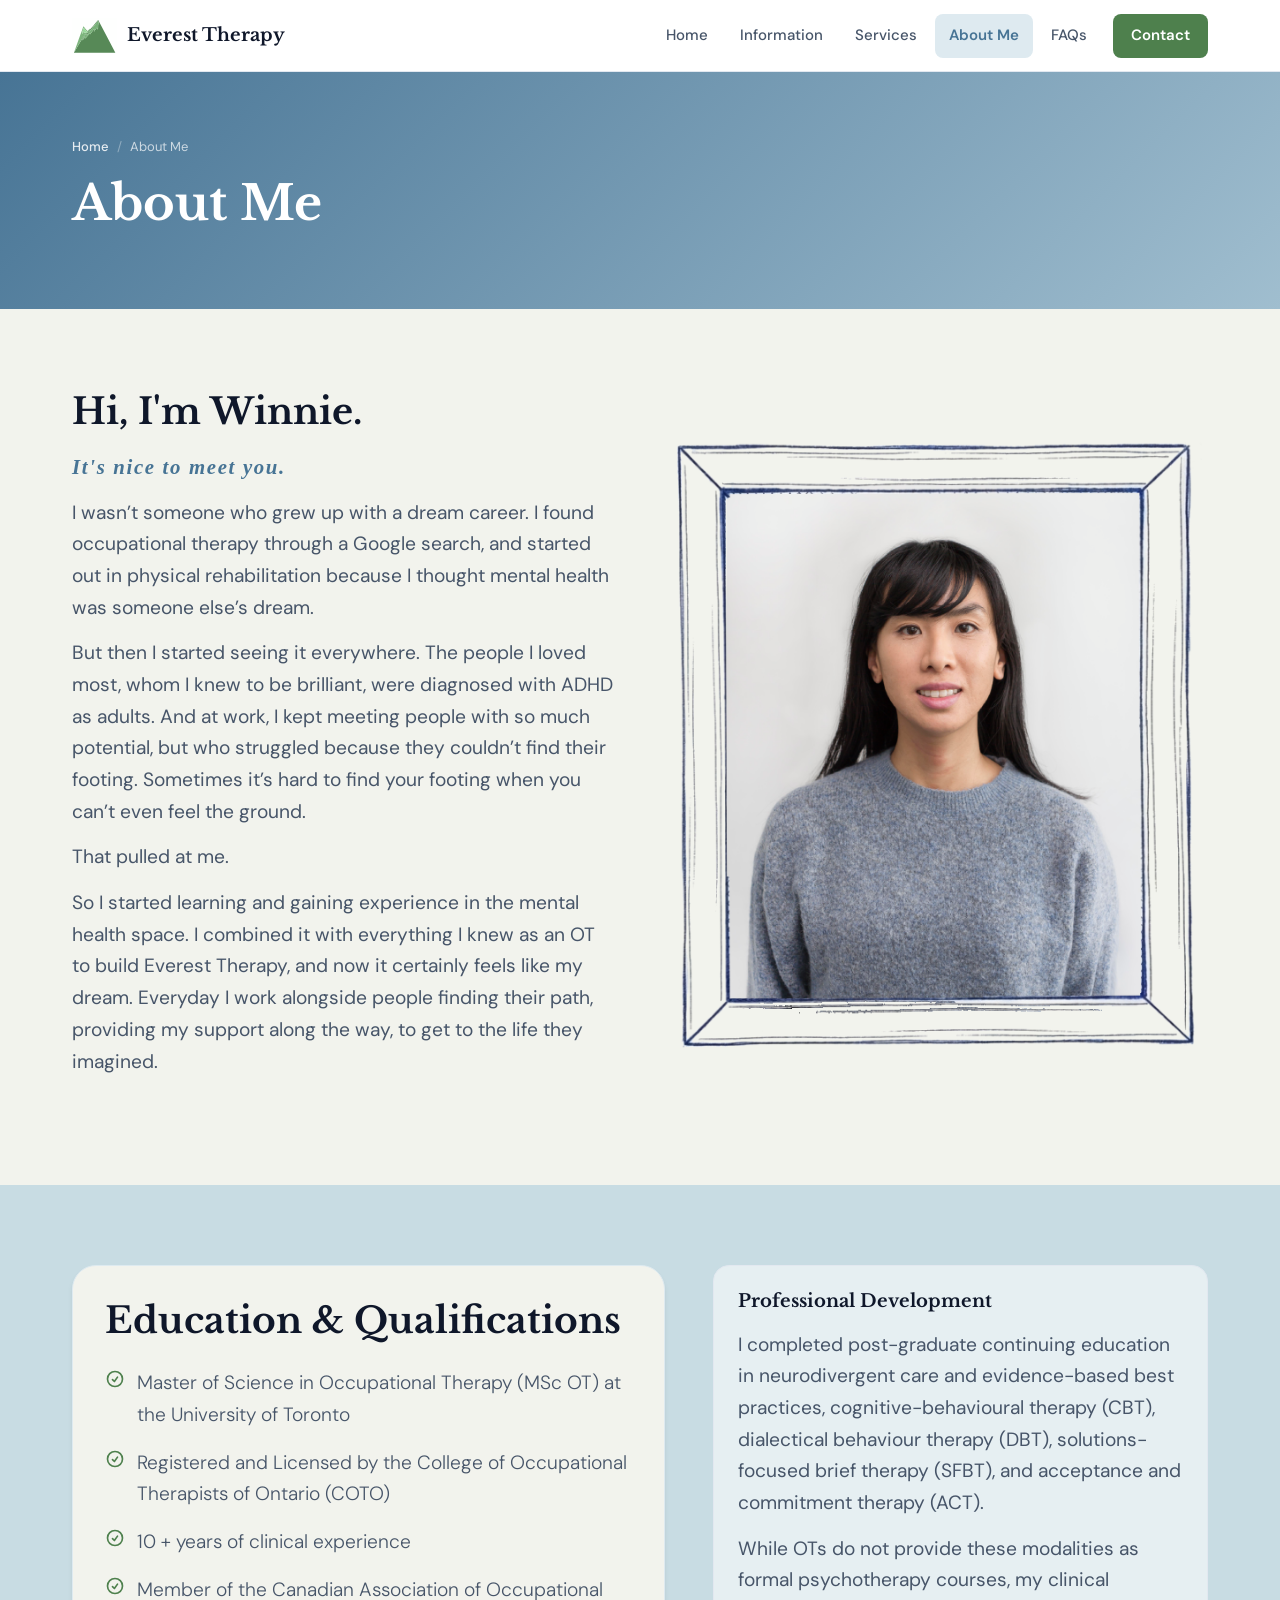
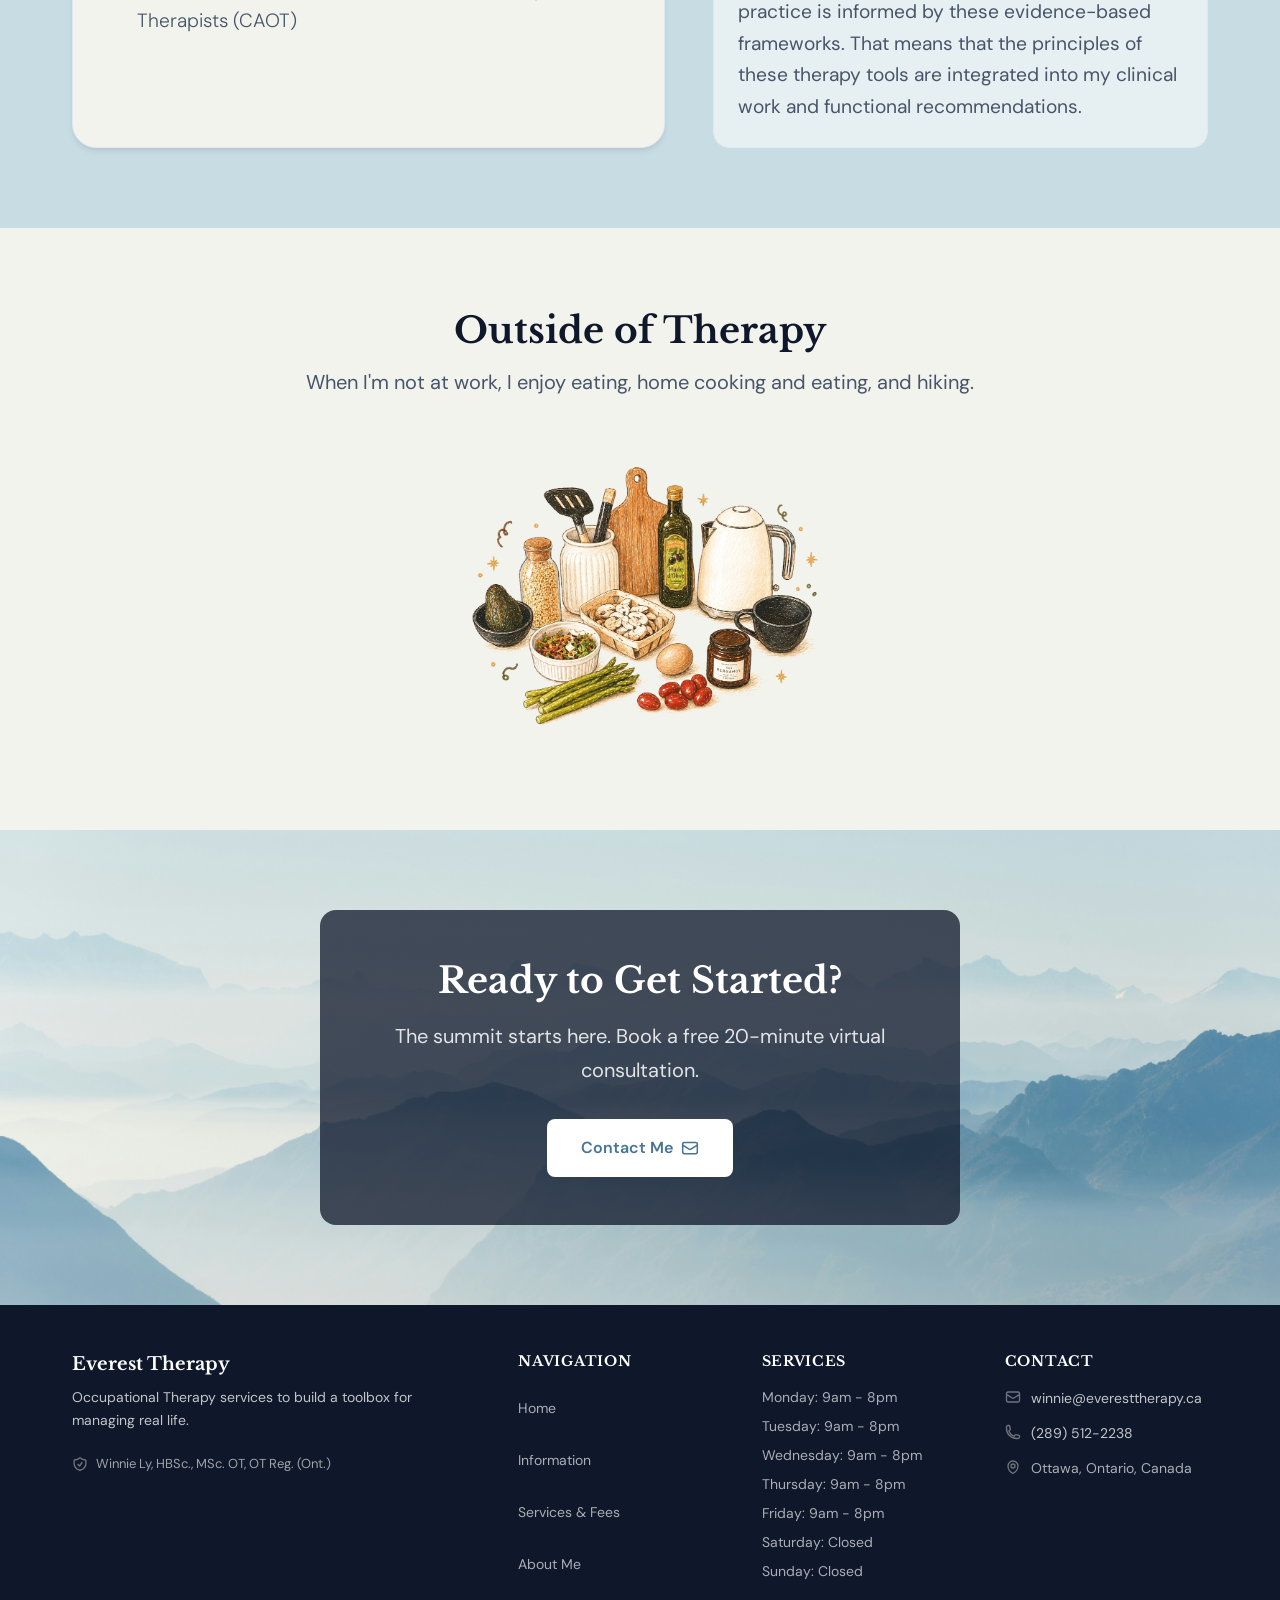
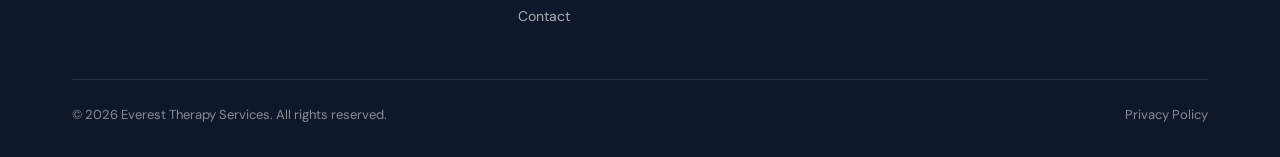
==== commit 833f1980: "website small edits" ====
--- a/about/index.html
+++ b/about/index.html
@@ -90,7 +90,7 @@
         <div class="info-block education-training-block">
 
           <div class="info-block-visual education-qualifications">
-            <span class="section-subtitle">Education &amp; Training</span>
+            <!-- <span class="section-subtitle">Education &amp; Training</span> -->
             <h2 id="education-heading">Education &amp; Qualifications</h2>
             <ul class="info-check-list" role="list">
               <li class="info-check-item">
@@ -166,9 +166,9 @@
     <!-- CTA -->
     <section class="section section--dark" aria-labelledby="about-cta-heading">
       <div class="container text-center">
-        <span class="section-subtitle">Get in Touch</span>
-        <h2 id="about-cta-heading">Ready to Work Together?</h2>
-        <p class="lead" style="margin:1rem auto 2rem">Your initial consultation is completely free. Reach out and we will arrange a convenient time to chat about how I can support you.</p>
+        <!-- <span class="section-subtitle">Get in Touch</span> -->
+        <h2 id="about-cta-heading">Ready to Get Started?</h2>
+        <p class="lead" style="margin:1rem auto 2rem">The summit starts here. Book a free 20-minute virtual consultation.</p>
         <div style="display:flex;flex-wrap:wrap;gap:1rem;justify-content:center">
           <a href="../contact/" class="btn btn--primary btn--lg">
             Contact Me
@@ -235,8 +235,8 @@
       </div>
 
       <div class="footer-bottom">
-        <span>&copy; <span id="year"></span> Everest Therapy. .</span>
-        <span>Registered with the OT Reg. (Ont.) &nbsp;|&nbsp; Professional Indemnity Insured</span>
+        <span>&copy; <span id="year"></span>  Everest Therapy Services. All rights reserved.</span>
+        <span>Privacy Policy</span>
       </div>
     </div>
   </footer>
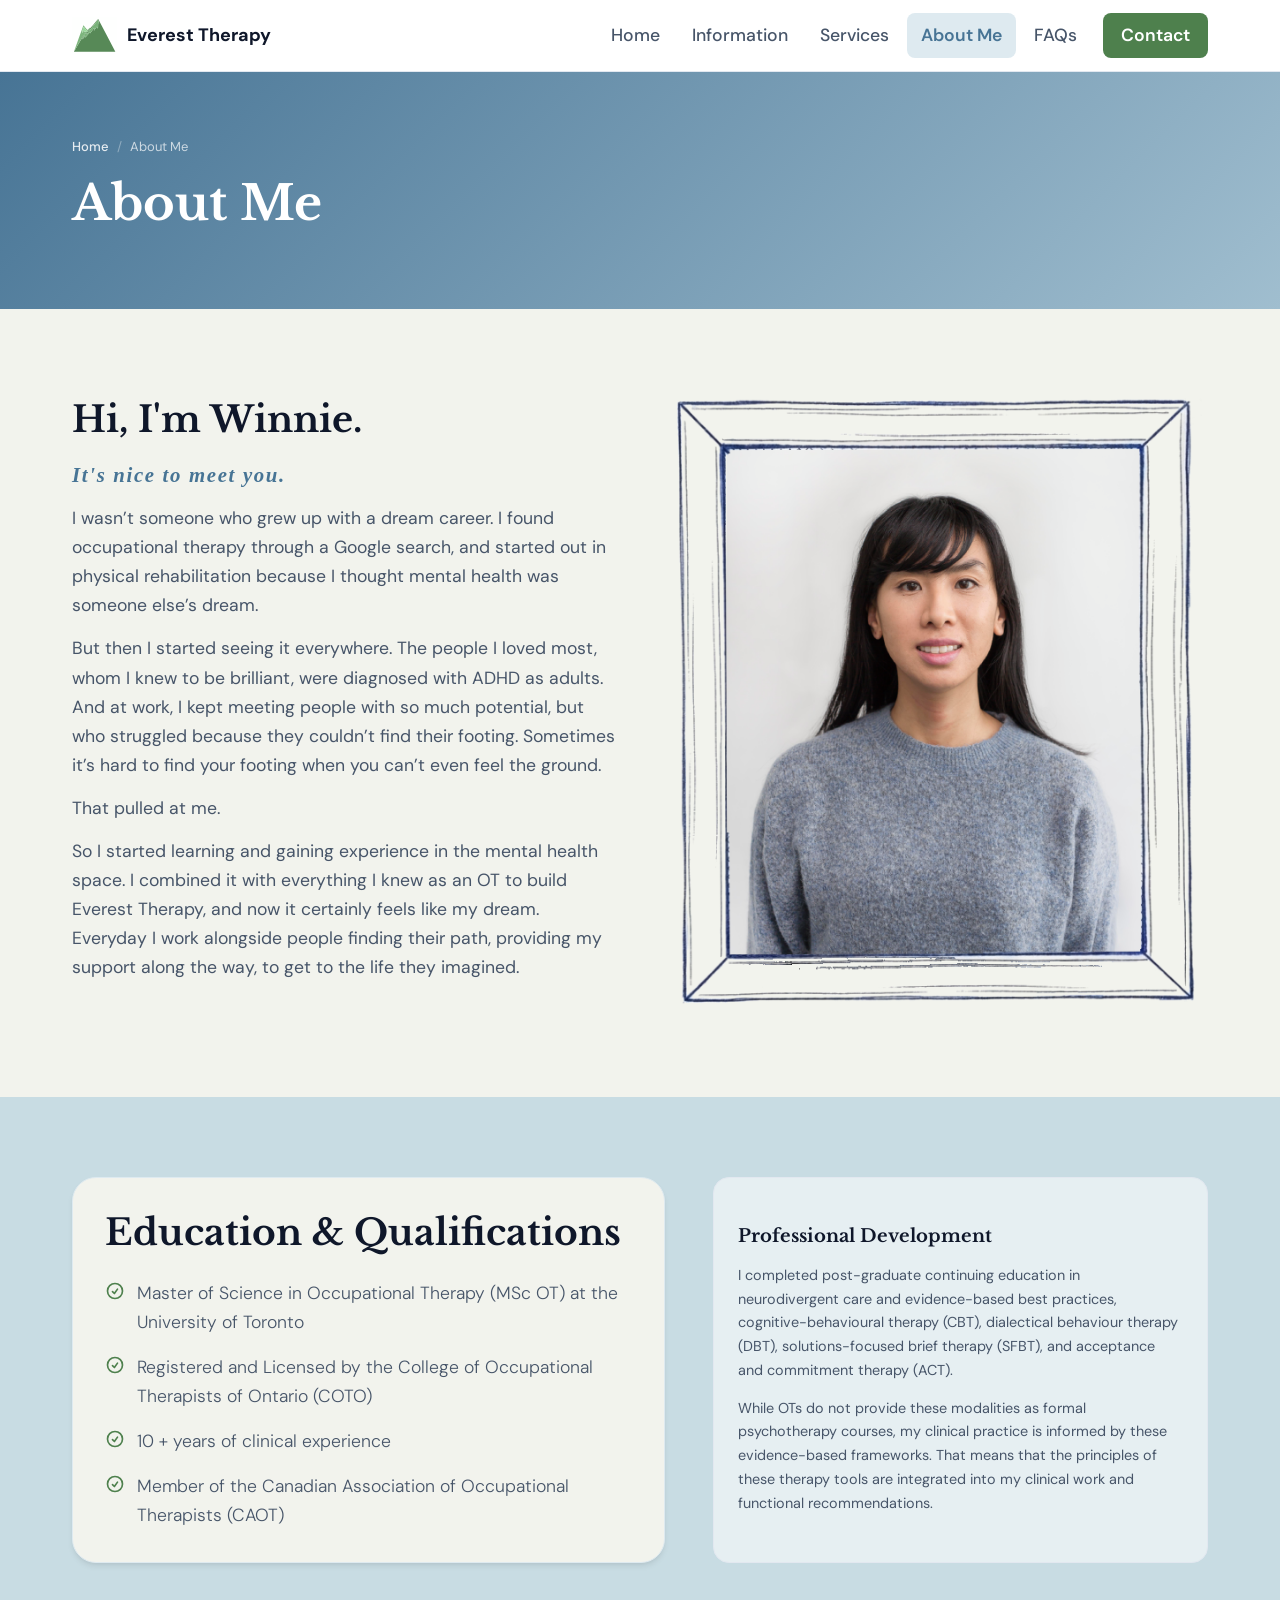
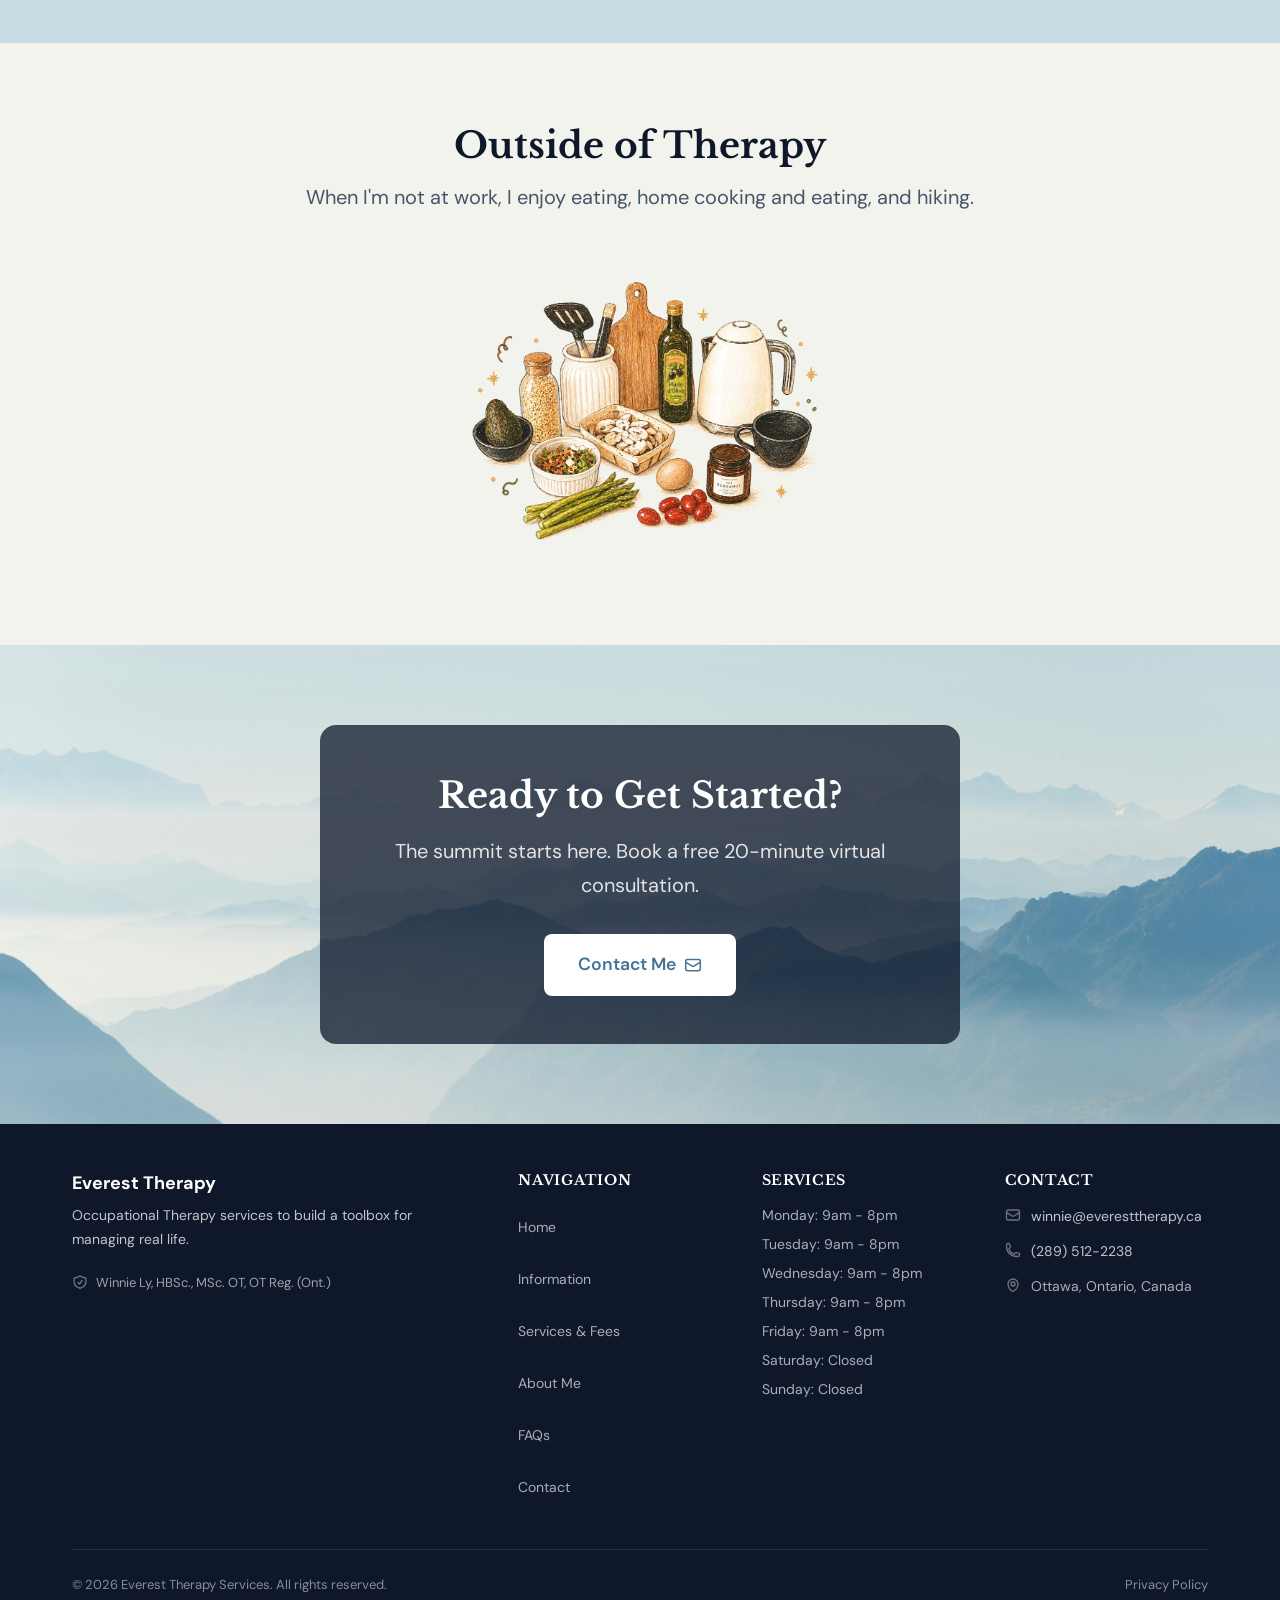
==== commit 5f74f4f9: "Matt updated per doc" ====
--- a/about/index.html
+++ b/about/index.html
@@ -200,6 +200,7 @@
             <li><a href="../information/">Information</a></li>
             <li><a href="../services/">Services &amp; Fees</a></li>
             <li><a href="./">About Me</a></li>
+            <li><a href="../faqs/">FAQs</a></li>
             <li><a href="../contact/">Contact</a></li>
           </ul>
         </div>
@@ -236,7 +237,7 @@
 
       <div class="footer-bottom">
         <span>&copy; <span id="year"></span>  Everest Therapy Services. All rights reserved.</span>
-        <span>Privacy Policy</span>
+        <a href="../privacy/">Privacy Policy</a>
       </div>
     </div>
   </footer>
--- a/css/styles.css
+++ b/css/styles.css
@@ -93,6 +93,7 @@
 html {
   scroll-behavior: smooth;
   -webkit-text-size-adjust: 100%;
+  overflow-x: hidden;
 }
 
 @media (prefers-reduced-motion: reduce) {
@@ -106,11 +107,12 @@
 
 body {
   font-family: var(--font-body);
-  font-size: 1.2rem;
+  font-size: 1.1rem;
   line-height: 1.65;
   color: var(--clr-text);
   background-color: var(--clr-bg);
   -webkit-font-smoothing: antialiased;
+  overflow-x: hidden;
 }
 
 img, video, svg {
@@ -247,7 +249,7 @@
   gap: .625rem;
   text-decoration: none;
   color: var(--clr-text);
-  font-family: var(--font-heading);
+  font-family: var(--font-body);
   font-weight: 700;
   font-size: 1.125rem;
   flex-shrink: 0;
@@ -286,7 +288,7 @@
   padding: .5rem .875rem;
   border-radius: var(--radius-md);
   font-weight: 500;
-  font-size: .9375rem;
+  font-size: 1.1rem;
   color: var(--clr-text-muted);
   text-decoration: none;
   transition: color var(--tr-base), background-color var(--tr-base);
@@ -356,7 +358,7 @@
   }
   .nav-menu.is-open { transform: translateX(0); }
 
-  .nav-link { font-size: 1rem; padding: .75rem 1rem; justify-content: flex-start; }
+  .nav-link { font-size: 1.1rem; padding: .75rem 1rem; justify-content: flex-start; }
   .nav-link--cta { margin-left: 0; margin-top: .5rem; justify-content: center; }
 }
 
@@ -433,6 +435,7 @@
 }
 
 .hero-content h1 {
+  font-family: var(--font-body);
   color: var(--clr-white);
   margin-bottom: 1.25rem;
   text-shadow: 0 2px 10px rgba(15,23,42,.4);
@@ -474,7 +477,7 @@
 }
 .hero-card-item:last-child { border-bottom: none; }
 .hero-card-item svg { color: var(--clr-primary-light); flex-shrink: 0; margin-top: .125rem; }
-.hero-card-item-text strong { display: block; color: #fff; font-size: .9375rem; margin-bottom: .125rem; }
+.hero-card-item-text strong { display: block; color: #fff; font-size: 1.1rem; margin-bottom: .125rem; }
 .hero-card-item-text span   { font-size: .8125rem; color: rgba(255,255,255,.75); }
 
 .hero-trust {
@@ -611,7 +614,35 @@
 }
 
 .card h3 { margin-bottom: .625rem; font-size: 1.125rem; }
-.card p   { color: var(--clr-text-muted); line-height: 1.65; font-size: .9375rem; margin: 0; }
+.card p   { color: var(--clr-text-muted); line-height: 1.65; font-size: 1.1rem; margin: 0; }
+
+.services-carousel {
+  max-width: 1040px;
+  margin-inline: auto;
+}
+
+.services-carousel .carousel-wrapper {
+  display: block;
+}
+
+.services-carousel .carousel-viewport {
+  overflow: visible;
+}
+
+.services-carousel .carousel-track {
+  display: grid;
+  grid-template-columns: repeat(3, minmax(0, 320px));
+  justify-content: center;
+}
+
+.services-carousel .carousel-track .card {
+  min-width: 0;
+}
+
+.services-carousel .carousel-controls,
+.services-carousel .carousel-dots {
+  display: none;
+}
 
 /* ─────────────────────────────────────────────
    11b. FAQ Accordion
@@ -636,7 +667,7 @@
   gap: 1rem;
   padding: 1.125rem 1.5rem;
   font-weight: 600;
-  font-size: .9375rem;
+  font-size: 1.1rem;
   cursor: pointer;
   list-style: none;
   background: var(--clr-white);
@@ -666,10 +697,16 @@
   box-sizing: border-box;
 }
 .section--alt .faq-answer { background: var(--clr-bg-alt); }
+section[aria-labelledby="coverage-faq-heading"] .faq-answer {
+  background: #d8e7ec;
+}
+section[aria-labelledby="coverage-faq-heading"] .faq-question {
+  background: #d8e7ec;
+}
 .faq-answer p {
   color: var(--clr-text-muted);
   line-height: 1.7;
-  font-size: .9375rem;
+  font-size: 1.1rem;
   margin: 0;
 }
 .faq-answer a { color: var(--clr-primary-dark); }
@@ -710,7 +747,7 @@
   display: flex;
   align-items: flex-start;
   gap: .75rem;
-  font-size: .9375rem;
+  font-size: 1.1rem;
   color: var(--clr-text-muted);
 }
 .info-check-item svg {
@@ -757,7 +794,7 @@
 }
 @media (min-width: 768px) {
   .approach-commitments {
-    padding-left: 10rem;
+    padding-left: 0;
     padding-bottom: 5rem;
   }
   .approach-commitments-tree {
@@ -787,7 +824,7 @@
 }
 .education-qualifications .info-check-item {
   font-weight: 300;
-  font-size: 1.2rem;
+  font-size: 1.1rem;
 }
 .professional-development {
   background: rgba(255,255,255,.55);
@@ -798,6 +835,9 @@
 .professional-development h3 {
   font-size: 1.125rem;
   margin-bottom: 1rem;
+}
+.professional-development p {
+  font-size: 0.9rem;
 }
 @media (min-width: 768px) {
   .education-training-block {
@@ -875,7 +915,7 @@
   padding: 1.5rem 1.75rem;
   flex: 1 1 auto;
 }
-.service-card-body p { font-size: .9375rem; color: var(--clr-text-muted); line-height: 1.7; margin: 0; }
+.service-card-body p { font-size: 1.1rem; color: var(--clr-text-muted); line-height: 1.7; margin: 0; }
 .service-card-body p + p { margin-top: .5rem; }
 
 .service-card-footer {
@@ -888,7 +928,7 @@
   min-height: 76px;
   margin-top: auto;
 }
-.service-card-footer .price { font-size: 1.25rem; font-weight: 700; color: var(--clr-primary-dark); }
+.service-card-footer .price { font-size: .9rem; font-weight: 700; color: var(--clr-text-muted); }
 .service-card-footer .price-label { font-size: .8125rem; color: var(--clr-text-muted); }
 
 .service-tag {
@@ -914,7 +954,7 @@
   width: 100%;
   border-collapse: collapse;
   background: var(--clr-white);
-  font-size: .9375rem;
+  font-size: 1.1rem;
 }
 .fees-table th {
   background: var(--clr-primary-dark);
@@ -1019,7 +1059,7 @@
   border: 1.5px solid var(--clr-border);
   border-radius: var(--radius-md);
   font-family: var(--font-body);
-  font-size: 1rem;
+  font-size: 1.1rem;
   color: var(--clr-text);
   background: var(--clr-white);
   transition: border-color var(--tr-base), box-shadow var(--tr-base);
@@ -1062,7 +1102,7 @@
   display: flex;
   align-items: center;
   gap: .5rem;
-  font-size: .9375rem;
+  font-size: 1.1rem;
   cursor: pointer;
 }
 .radio-label input[type="radio"] {
@@ -1101,7 +1141,7 @@
   padding: .75rem 1.5rem;
   border-radius: var(--radius-md);
   font-family: var(--font-body);
-  font-size: .9375rem;
+  font-size: 1.1rem;
   font-weight: 600;
   text-decoration: none;
   cursor: pointer;
@@ -1142,7 +1182,7 @@
 }
 .btn--outline:hover { background-color: var(--clr-bg-alt); }
 
-.btn--lg { padding: .875rem 2rem; font-size: 1rem; }
+.btn--lg { padding: .875rem 2rem; font-size: 1.1rem; }
 
 .btn:disabled, .btn.loading {
   opacity: .7;
@@ -1182,6 +1222,7 @@
 }
 
 .footer-brand-text h3 {
+  font-family: var(--font-body);
   color: var(--clr-white);
   font-size: 1.125rem;
   margin-bottom: .625rem;
@@ -1253,6 +1294,15 @@
   align-items: center;
   font-size: .8125rem;
   color: rgba(255,255,255,.5);
+}
+
+.footer-bottom a {
+  color: inherit;
+  text-decoration: none;
+}
+
+.footer-bottom a:hover {
+  color: rgba(255,255,255,.85);
 }
 
 /* ─────────────────────────────────────────────
@@ -1399,6 +1449,33 @@
   transform: scale(1.4);
 }
 
+@media (max-width: 767px) {
+  .services-carousel {
+    max-width: none;
+  }
+
+  .services-carousel .carousel-viewport {
+    overflow: hidden;
+  }
+
+  .services-carousel .carousel-track {
+    display: flex;
+    justify-content: flex-start;
+  }
+
+  .services-carousel .carousel-track .card {
+    flex: 0 0 100%;
+  }
+
+  .services-carousel .carousel-controls {
+    display: flex;
+  }
+
+  .services-carousel .carousel-dots {
+    display: flex;
+  }
+}
+
 /* ─────────────────────────────────────────────
    21. Condition Badges
    ───────────────────────────────────────────── */
@@ -1429,7 +1506,115 @@
 .badge--green-8 { background-color: #1b4332; }
 
 /* ─────────────────────────────────────────────
-   21. Print
+   22. Privacy Policy
+   ───────────────────────────────────────────── */
+.privacy-content {
+  max-width: 900px;
+  margin-inline: auto;
+  padding: clamp(1.5rem, 4vw, 3rem);
+  background: var(--clr-white);
+  border: 1px solid var(--clr-border);
+  border-radius: var(--radius-xl);
+  box-shadow: var(--shadow-sm);
+}
+
+.privacy-content,
+.privacy-content [data-custom-class='body'],
+.privacy-content [data-custom-class='body'] * {
+  font-family: var(--font-body) !important;
+  color: var(--clr-text-muted) !important;
+  font-size: 1rem !important;
+  line-height: 1.7 !important;
+}
+
+.privacy-content [data-custom-class='title'],
+.privacy-content [data-custom-class='title'] *,
+.privacy-content h1 {
+  font-family: var(--font-heading) !important;
+  color: var(--clr-text) !important;
+  font-size: clamp(1.75rem, 4vw, 2.5rem) !important;
+  line-height: 1.25 !important;
+}
+
+.privacy-content [data-custom-class='subtitle'],
+.privacy-content [data-custom-class='subtitle'] * {
+  color: var(--clr-primary-dark) !important;
+  font-size: .95rem !important;
+}
+
+.privacy-content [data-custom-class='heading_1'],
+.privacy-content [data-custom-class='heading_1'] *,
+.privacy-content h2 {
+  font-family: var(--font-heading) !important;
+  color: var(--clr-text) !important;
+  font-size: clamp(1.25rem, 2.5vw, 1.65rem) !important;
+  line-height: 1.35 !important;
+}
+
+.privacy-content [data-custom-class='heading_2'],
+.privacy-content [data-custom-class='heading_2'] *,
+.privacy-content h3 {
+  font-family: var(--font-heading) !important;
+  color: var(--clr-primary-dark) !important;
+  font-size: 1.15rem !important;
+  line-height: 1.4 !important;
+}
+
+.privacy-content [data-custom-class='link'],
+.privacy-content [data-custom-class='link'] *,
+.privacy-content a {
+  color: var(--clr-primary-dark) !important;
+  font-size: inherit !important;
+  font-family: inherit !important;
+  overflow-wrap: anywhere !important;
+  word-break: normal !important;
+}
+
+.privacy-content a {
+  text-decoration: underline;
+  text-decoration-color: color-mix(in srgb, var(--clr-primary-dark) 35%, transparent);
+  text-underline-offset: .16em;
+}
+
+.privacy-content a:hover {
+  text-decoration-color: currentColor;
+}
+
+.privacy-content ul,
+.privacy-content ol {
+  list-style-position: outside;
+  margin: .85rem 0 1.25rem 1.5rem;
+}
+
+.privacy-content ul { list-style-type: disc; }
+.privacy-content ol { list-style-type: decimal; }
+
+.privacy-content li {
+  margin-block: .4rem;
+  padding-left: .2rem;
+}
+
+.privacy-content div[style*="line-height"] {
+  margin-block: .45rem;
+}
+
+.privacy-content br + br {
+  display: none;
+}
+
+.privacy-content > span[style*="background: url(data:image/svg+xml"] {
+  display: none !important;
+}
+
+@media (max-width: 640px) {
+  .privacy-content {
+    padding: 1.25rem;
+    border-radius: var(--radius-lg);
+  }
+}
+
+/* ─────────────────────────────────────────────
+   23. Print
    ───────────────────────────────────────────── */
 @media print {
   .site-header, .site-footer, .back-to-top, .hero-visual, .btn { display: none !important; }
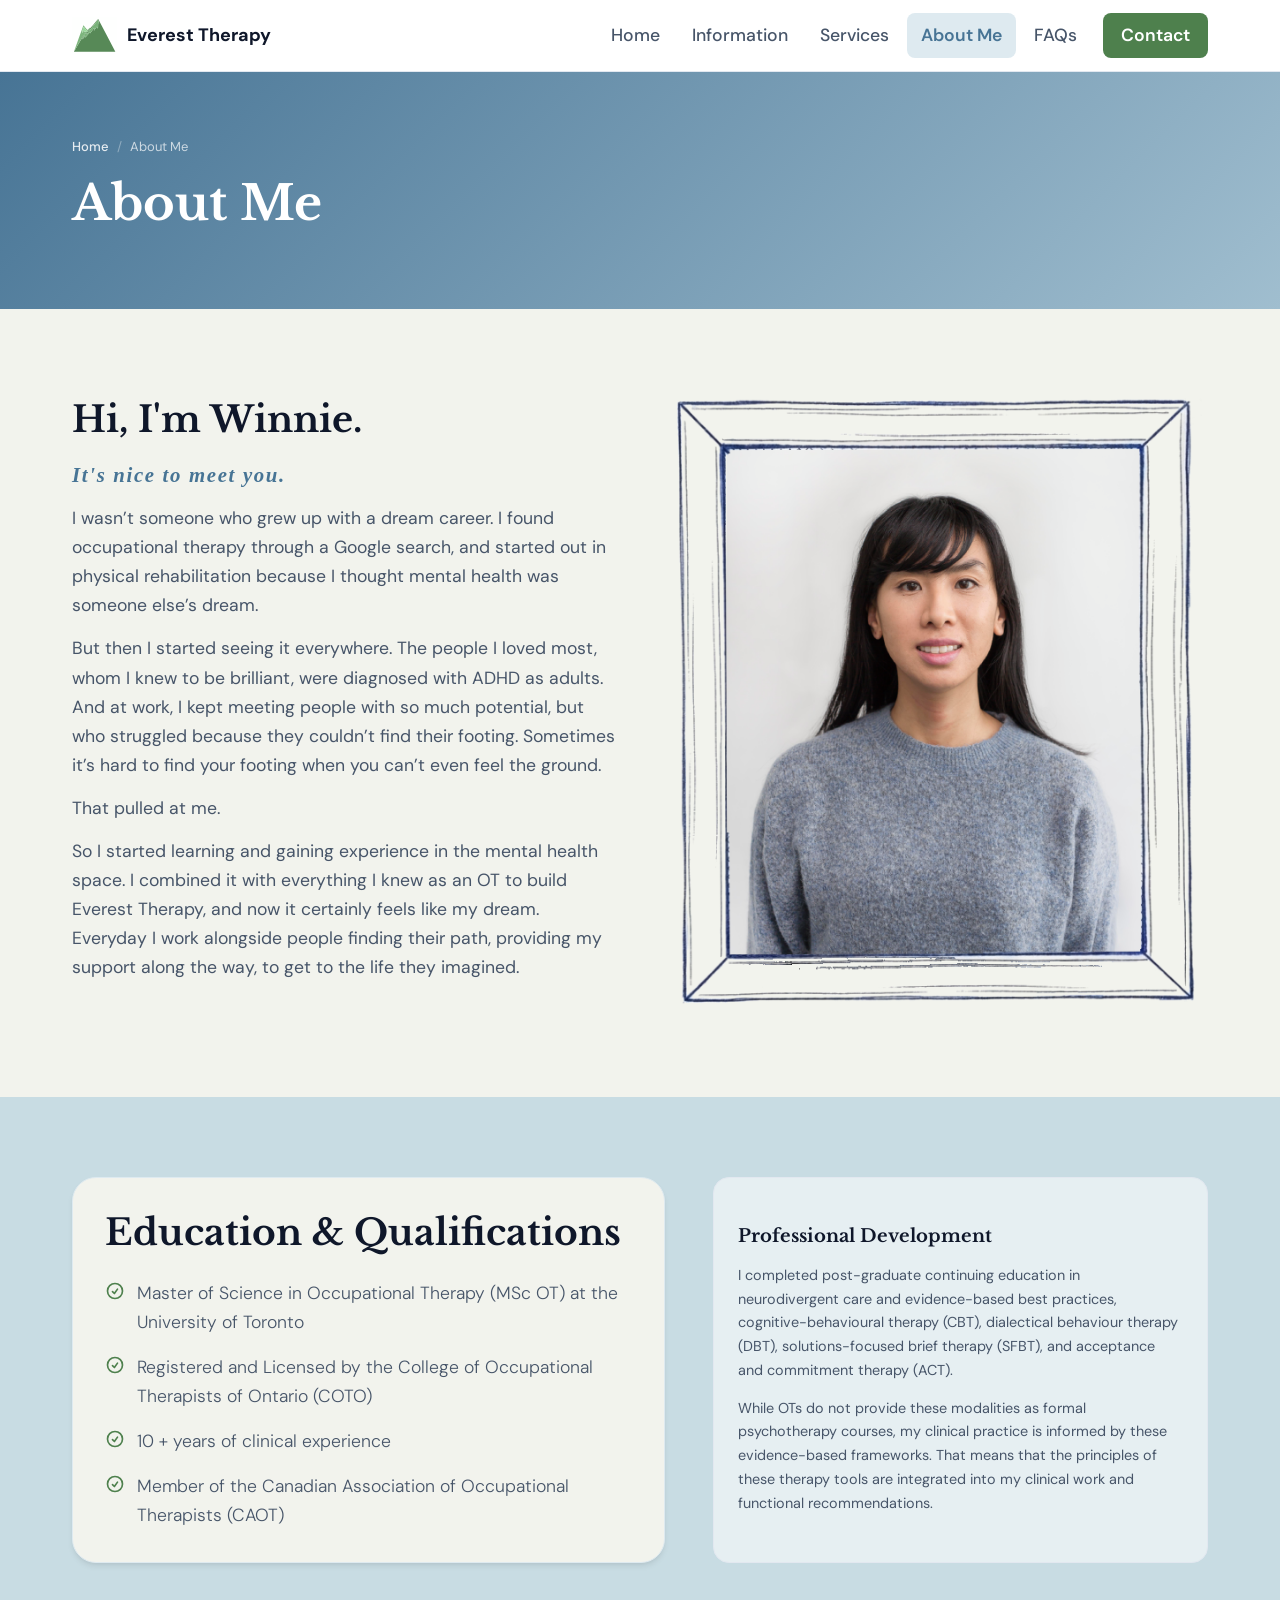
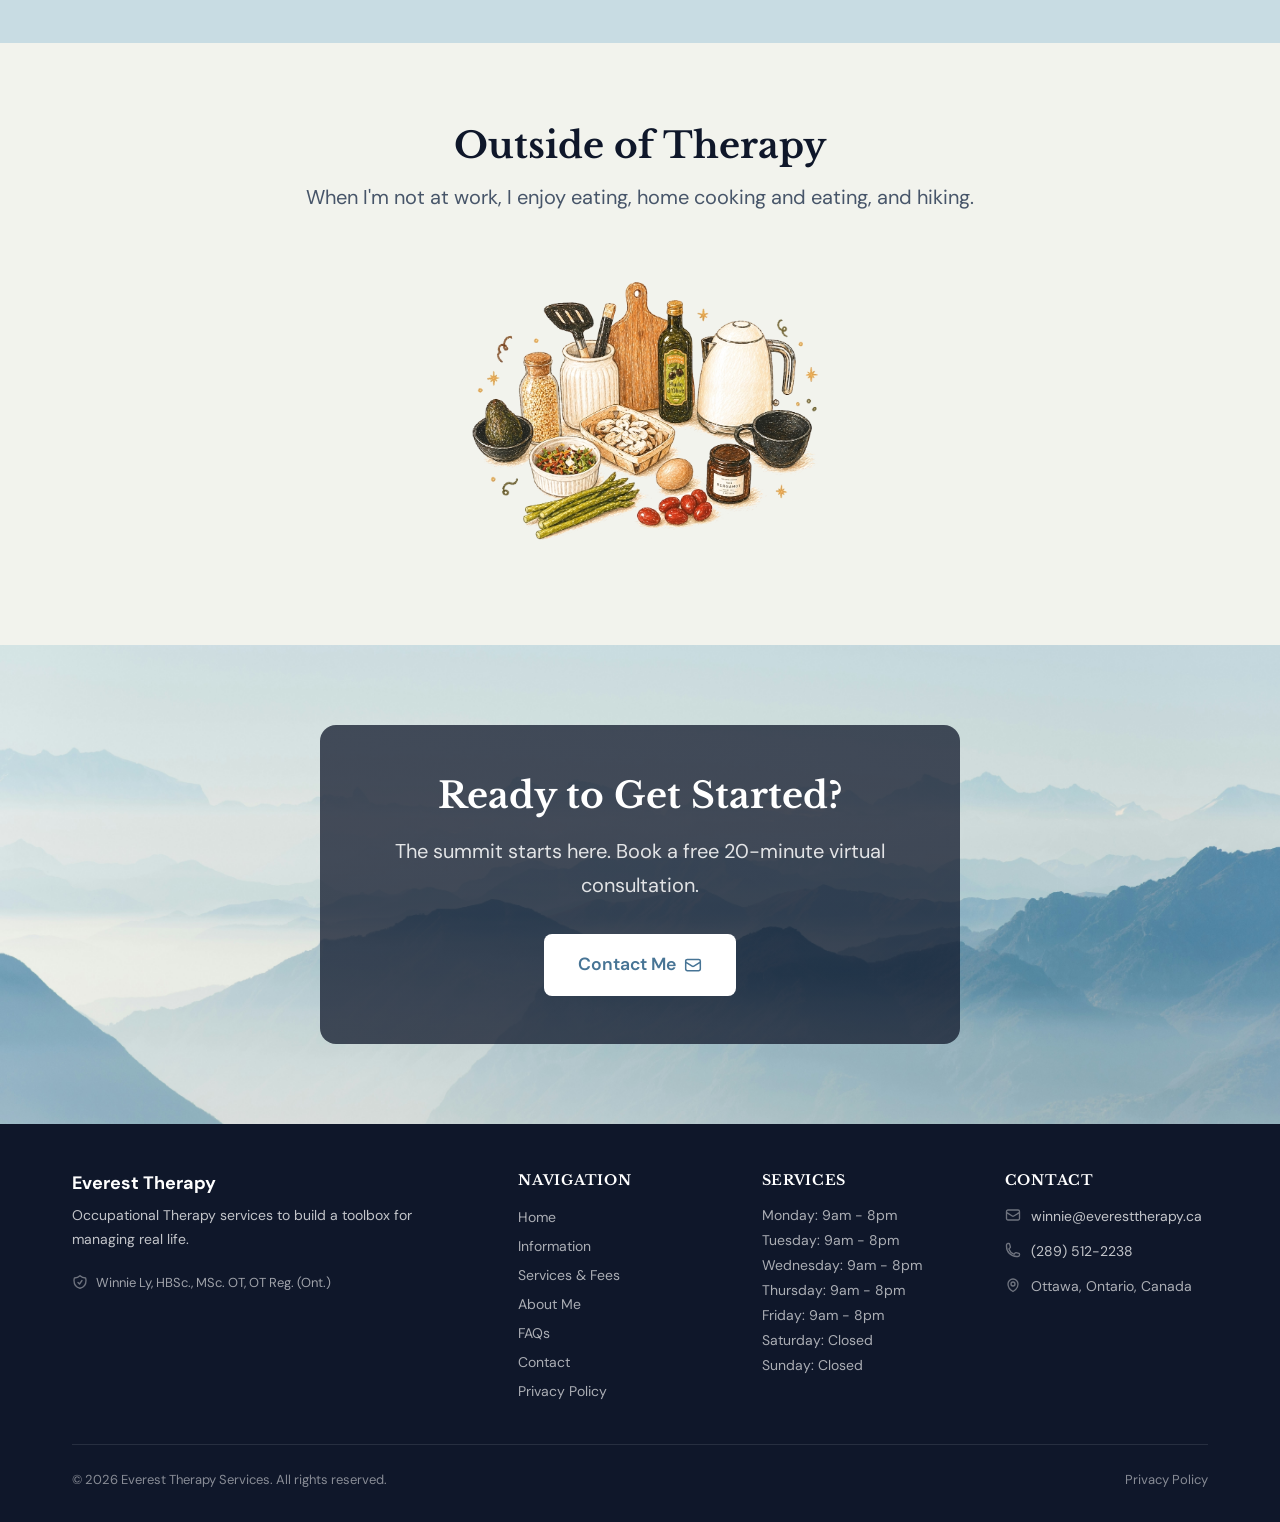
==== commit 512955bc: "fixed navigation footer spacing and added privacy link" ====
--- a/about/index.html
+++ b/about/index.html
@@ -202,6 +202,7 @@
             <li><a href="./">About Me</a></li>
             <li><a href="../faqs/">FAQs</a></li>
             <li><a href="../contact/">Contact</a></li>
+            <li><a href="../privacy/">Privacy Policy</a></li>
           </ul>
         </div>
 
--- a/css/styles.css
+++ b/css/styles.css
@@ -1247,7 +1247,7 @@
   text-transform: uppercase;
   letter-spacing: .05em;
 }
-.footer-links { display: flex; flex-direction: column; gap: .5rem; }
+.footer-links { display: flex; flex-direction: column; gap: .25rem; }
 .footer-links li,
 .footer-links a {
   font-size: .875rem;
@@ -1259,8 +1259,8 @@
 .footer-links a {
   text-decoration: none;
   transition: color var(--tr-base);
-  padding: .25rem 0;
-  min-height: 44px;
+  padding: .125rem 0;
+  min-height: 0;
   display: flex;
   align-items: center;
   gap: .375rem;
